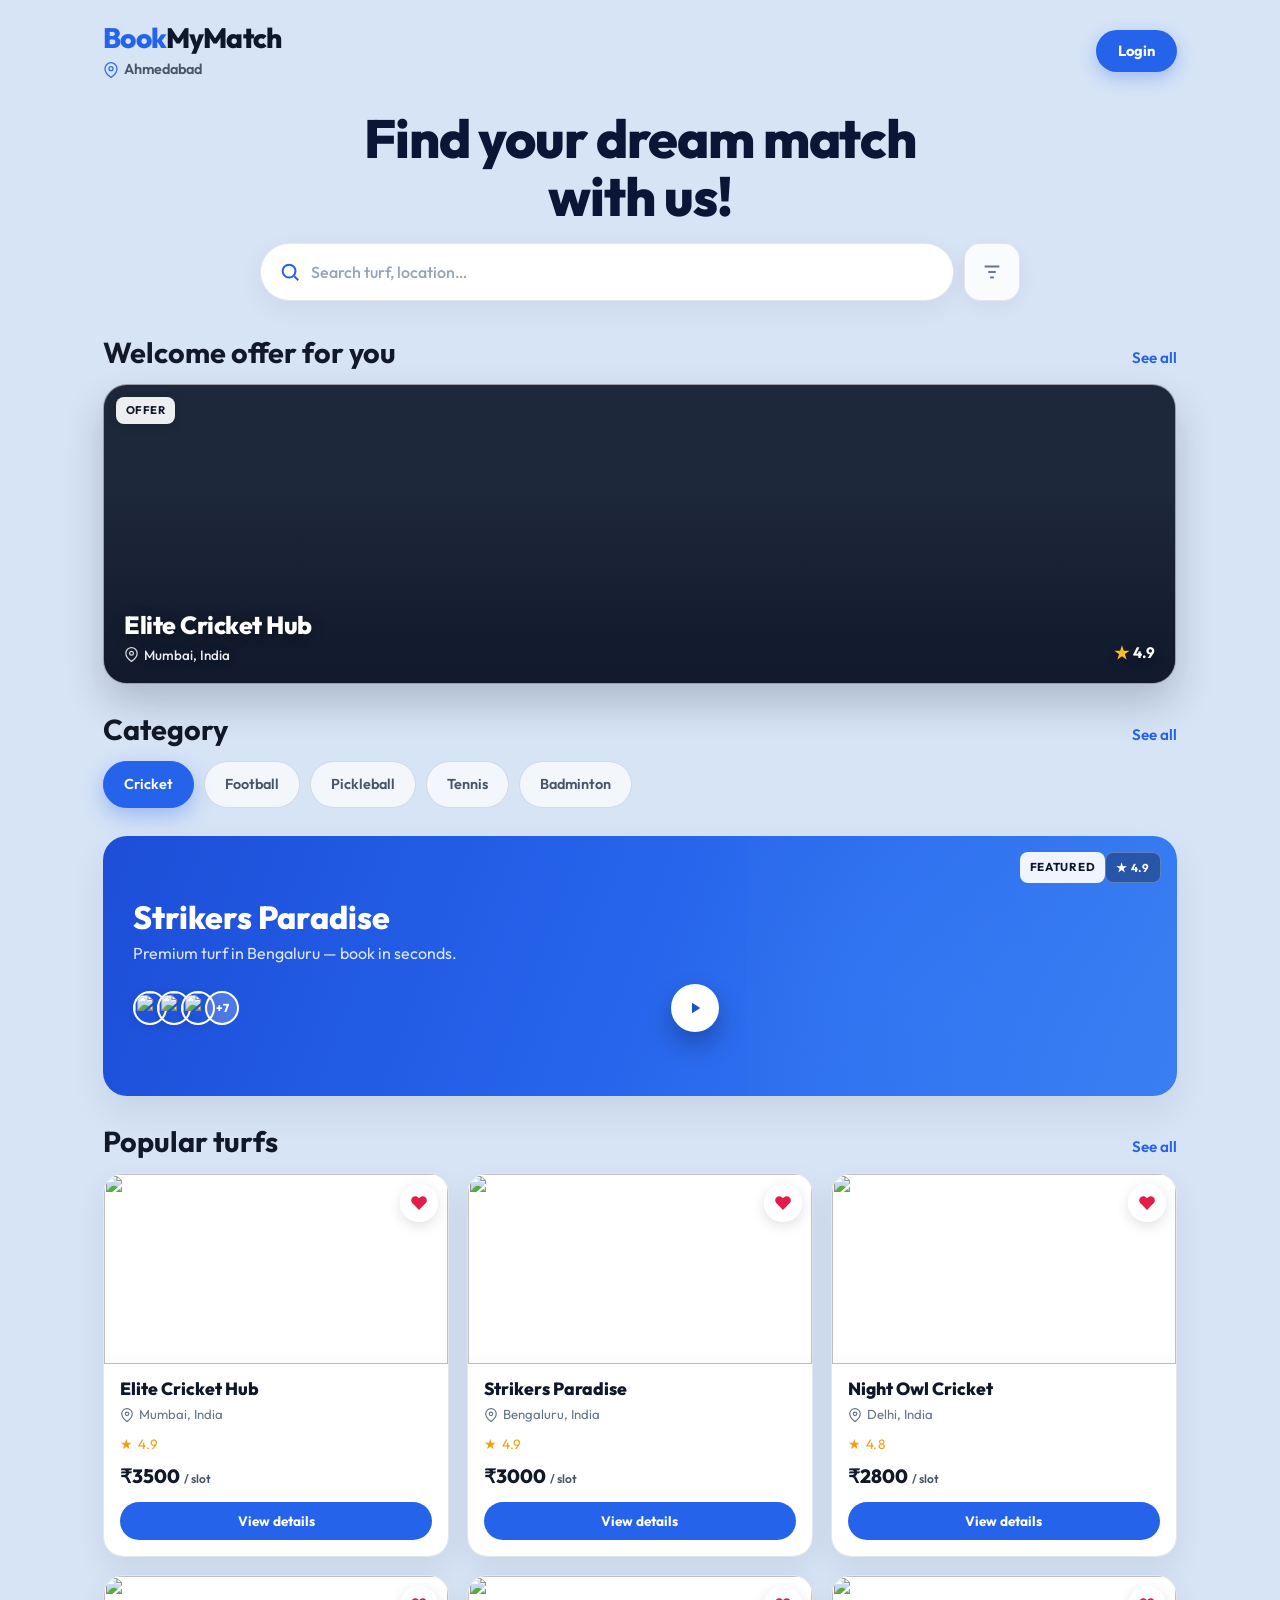
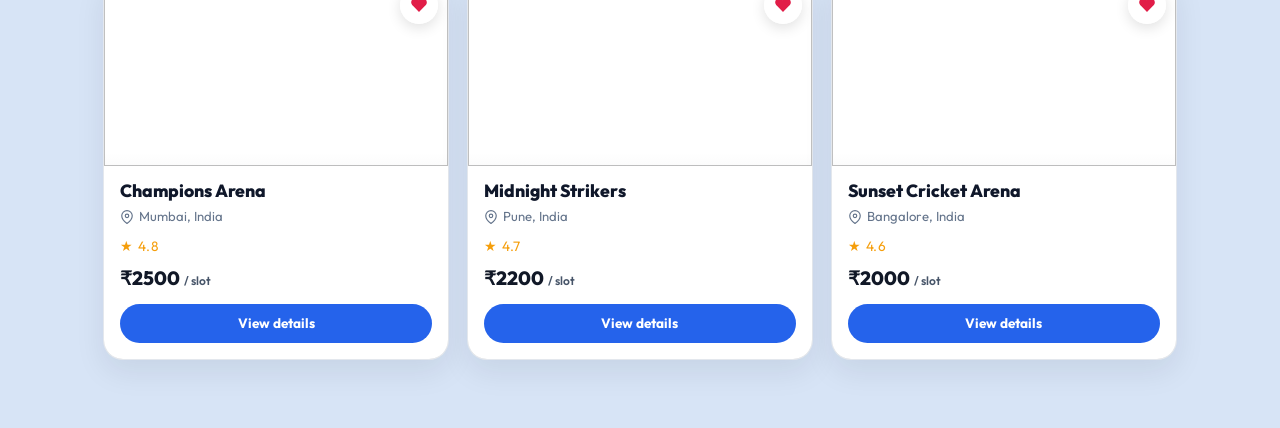
==== index.html @ 5434bf1d "deploye project" ====
<!DOCTYPE html>
<html lang="en">

<head>
  <meta charset="UTF-8" />
  <meta name="viewport" content="width=device-width, initial-scale=1.0" />
  <title>BookMyMatch - Home</title>
  <link rel="preconnect" href="https://fonts.googleapis.com" />
  <link rel="preconnect" href="https://fonts.gstatic.com" crossorigin />
  <link href="https://fonts.googleapis.com/css2?family=Outfit:wght@300;400;500;600;700;800&display=swap"
    rel="stylesheet" />
  <link href="https://cdn.jsdelivr.net/npm/bootstrap@5.3.8/dist/css/bootstrap.min.css" rel="stylesheet"
    integrity="sha384-sRIl4kxILFvY47J16cr9ZwB07vP4J8+LH7qKQnuqkuIAvNWLzeN8tE5YBujZqJLB" crossorigin="anonymous">
  <script src="https://cdn.jsdelivr.net/npm/bootstrap@5.3.8/dist/js/bootstrap.bundle.min.js"
    integrity="sha384-FKyoEForCGlyvwx9Hj09JcYn3nv7wiPVlz7YYwJrWVcXK/BmnVDxM+D2scQbITxI"
    crossorigin="anonymous"></script>
  <link rel="stylesheet" href="./style.css" />
</head>

<body class="page-home">
  <div class="container home-app">
    <header class="home-header">
      <div class="home-header-brand">
        <a href="./index.html" class="home-logo"><span class="home-logo-book">Book</span>MyMatch</a>
        <p class="home-city" aria-label="City: Mumbai">
          <svg class="home-city-pin" width="16" height="16" viewBox="0 0 24 24" fill="none" stroke="currentColor"
            stroke-width="2" aria-hidden="true">
            <path d="M21 10c0 7-9 13-9 13S3 17 3 10a9 9 0 0 1 18 0z" />
            <circle cx="12" cy="10" r="3" />
          </svg>
          <span>Ahmedabad</span>
        </p>
      </div>
      <button type="button" class="home-login-btn">Login</button>
    </header>

    <h1 class="home-headline">Find your dream match with us!</h1>

    <form class="home-search-row" role="search" onsubmit="return false;">
      <div class="home-search">
        <span class="search-glyph" aria-hidden="true">
          <svg viewBox="0 0 24 24" fill="none" stroke="currentColor" stroke-width="2.2">
            <circle cx="11" cy="11" r="7" />
            <path d="M21 21l-4.35-4.35" />
          </svg>
        </span>
        <input type="search" placeholder="Search turf, location…" autocomplete="off" />
      </div>
      <button type="button" class="home-filter" aria-label="Filters">
        <svg viewBox="0 0 24 24" fill="none" stroke="currentColor" stroke-width="2">
          <path d="M4 6h16M8 12h8M10 18h4" />
        </svg>
      </button>
    </form>

    <section class="home-section" aria-labelledby="welcome-heading">
      <div class="home-section-head">
        <h2 id="welcome-heading">Welcome offer for you</h2>
        <a href="#">See all</a>
      </div>
      <div class="welcome-stack" id="welcomeStack">
        <div class="welcome-stack-deck" id="welcomeStackDeck" aria-live="polite"></div>
        <p class="welcome-stack-hint">Swipe the card for the next offer</p>
      </div>
    </section>

    <section class="home-section" aria-labelledby="category-heading">
      <div class="home-section-head">
        <h2 id="category-heading">Category</h2>
        <a href="#">See all</a>
      </div>
      <div class="category-scroll" role="tablist" aria-label="Sports">
        <button type="button" class="cat-pill is-active" role="tab" aria-selected="true">Cricket</button>
        <button type="button" class="cat-pill" role="tab" aria-selected="false">Football</button>
        <button type="button" class="cat-pill" role="tab" aria-selected="false">Pickleball</button>
        <button type="button" class="cat-pill" role="tab" aria-selected="false">Tennis</button>
        <button type="button" class="cat-pill" role="tab" aria-selected="false">Badminton</button>
      </div>
    </section>

    <section class="home-section" aria-labelledby="highlight-heading">
      <div class="highlight-card" id="highlightCard">
        <div class="highlight-visual" id="highlightVisual">
          <div class="hl-scrim" aria-hidden="true"></div>
          <div class="highlight-meta">
            <span class="hl-pill">Featured</span>
            <span class="hl-pill muted" id="highlightRating">★ 4.9</span>
          </div>
        </div>
        <div class="highlight-panel">
          <h3 id="highlightTitle">Cricket</h3>
          <p class="sub" id="highlightSub">Discover turfs, join matches easily.</p>
          <div class="hl-footer">
            <div class="hl-avatars" aria-hidden="true">
              <img src="https://images.unsplash.com/photo-1534528741775-53994a69daeb?auto=format&fit=crop&w=120&q=80" alt="" />
              <img src="https://images.unsplash.com/photo-1506794778202-cad84cf45f1d?auto=format&fit=crop&w=120&q=80" alt="" />
              <img src="https://images.unsplash.com/photo-1494790108377-be9c29b29330?auto=format&fit=crop&w=120&q=80" alt="" />
              <span class="hl-more">+7</span>
            </div>
            <button type="button" class="hl-play" aria-label="Browse turfs">
              <svg width="18" height="18" viewBox="0 0 24 24" fill="currentColor" aria-hidden="true">
                <path d="M8 5v14l11-7z" />
              </svg>
            </button>
          </div>
        </div>
      </div>
    </section>

    <section class="home-section" aria-labelledby="popular-heading">
      <div class="home-section-head">
        <h2 id="popular-heading">Popular turfs</h2>
        <a href="./turf-list.html">See all</a>
      </div>
      <div id="popularPlaces" class="places-scroll"></div>
    </section>

    <nav class="home-bottom-nav" aria-label="Primary">
      <a class="nav-item is-active" href="./index.html" aria-current="page">
        <svg viewBox="0 0 24 24" fill="none" stroke="currentColor" stroke-width="2">
          <path d="M3 9l9-7 9 7v11a2 2 0 0 1-2 2H5a2 2 0 0 1-2-2z" />
          <polyline points="9 22 9 12 15 12 15 22" />
        </svg>
        Home
      </a>
      <a class="nav-item" href="./booking.html">
        <svg viewBox="0 0 24 24" fill="none" stroke="currentColor" stroke-width="2">
          <path d="M20.59 13.41l-7.17 7.17a2 2 0 0 1-2.83 0L2 12V2h10l8.59 8.59a2 2 0 0 1 0 2.82z" />
          <line x1="7" y1="7" x2="7.01" y2="7" />
        </svg>
        Booking
      </a>
      <a class="nav-item" href="./turf-detail.html">
        <svg viewBox="0 0 24 24" fill="none" stroke="currentColor" stroke-width="2">
          <rect x="3" y="3" width="18" height="18" rx="2" />
          <path d="M9 9h6v6H9z" />
        </svg>
        Turfs
      </a>
      <a class="nav-item" href="#">
        <svg viewBox="0 0 24 24" fill="none" stroke="currentColor" stroke-width="2">
          <path d="M4 4h16c1.1 0 2 .9 2 2v12c0 1.1-.9 2-2 2H4c-1.1 0-2-.9-2-2V6c0-1.1.9-2 2-2z" />
          <polyline points="22,6 12,13 2,6" />
        </svg>
        Inbox
      </a>
      <a class="nav-item" href="#">
        <svg viewBox="0 0 24 24" fill="none" stroke="currentColor" stroke-width="2">
          <path d="M20 21v-2a4 4 0 0 0-4-4H8a4 4 0 0 0-4 4v2" />
          <circle cx="12" cy="7" r="4" />
        </svg>
        Profile
      </a>
    </nav>
  </div>

  <script src="./script.js"></script>
</body>

</html>
---- style.css ----
/* ===== style.css ===== */
:root {
  --bg: #070b09;
  --card: #0f1714;
  --card-2: #111c18;
  --text: #f7f8f7;
  --muted: #9fa5a2;
  --green: #38ff37;
  --line: #1a2721;
  --tw-border-spacing-x: 0;
  --tw-border-spacing-y: 0;
  --tw-translate-x: 0;
  --tw-translate-y: 0;
  --tw-rotate: 0;
  --tw-skew-x: 0;
  --tw-skew-y: 0;
  --tw-scale-x: 1;
  --tw-scale-y: 1;
  --tw-pan-x: ;
  --tw-pan-y: ;
  --tw-pinch-zoom: ;
  --tw-scroll-snap-strictness: proximity;
  --tw-gradient-from-position: ;
  --tw-gradient-via-position: ;
  --tw-gradient-to-position: ;
  --tw-ordinal: ;
  --tw-slashed-zero: ;
  --tw-numeric-figure: ;
  --tw-numeric-spacing: ;
  --tw-numeric-fraction: ;
  --tw-ring-inset: ;
  --tw-ring-offset-width: 0px;
  --tw-ring-offset-color: #fff;
  --tw-ring-color: rgb(59 130 246 / 0.5);
  --tw-ring-offset-shadow: 0 0 #0000;
  --tw-ring-shadow: 0 0 #0000;
  --tw-shadow: 0 0 #0000;
  --tw-shadow-colored: 0 0 #0000;
  --tw-blur: ;
  --tw-brightness: ;
  --tw-contrast: ;
  --tw-grayscale: ;
  --tw-hue-rotate: ;
  --tw-invert: ;
  --tw-saturate: ;
  --tw-sepia: ;
  --tw-drop-shadow: ;
  --tw-backdrop-blur: ;
  --tw-backdrop-brightness: ;
  --tw-backdrop-contrast: ;
  --tw-backdrop-grayscale: ;
  --tw-backdrop-hue-rotate: ;
  --tw-backdrop-invert: ;
  --tw-backdrop-opacity: ;
  --tw-backdrop-saturate: ;
  --tw-backdrop-sepia: ;
  --tw-contain-size: ;
  --tw-contain-layout: ;
  --tw-contain-paint: ;
  --tw-contain-style: ;

}


* {
  box-sizing: border-box;
}

body {
  margin: 0;
  font-family: "Outfit", sans-serif;
  background:
    radial-gradient(circle at 10% 20%, rgba(56, 255, 55, 0.06), transparent 25%),
    radial-gradient(circle at 90% 70%, rgba(56, 255, 55, 0.06), transparent 20%),
    var(--bg);
  color: var(--text);
}

.container {
  width: min(1180px, 100%);
  margin: 0 auto;
}

.topbar {
  position: sticky;
  top: 0;
  z-index: 20;
  background: rgb(4 8 6 / 50%);
  backdrop-filter: blur(8px);
  border-bottom: 1px solid rgb(255 255 255 / 0.1);
}

.backdrop-blur-xl {
  --tw-backdrop-blur: blur(24px);
  backdrop-filter: var(--tw-backdrop-blur) var(--tw-backdrop-brightness) var(--tw-backdrop-contrast) var(--tw-backdrop-grayscale) var(--tw-backdrop-hue-rotate) var(--tw-backdrop-invert) var(--tw-backdrop-opacity) var(--tw-backdrop-saturate) var(--tw-backdrop-sepia);
}

.topbar-inner {
  min-height: 64px;
  display: flex;
  align-items: center;
  justify-content: space-between;
}

.logo {
  text-decoration: none;
  color: var(--green);
  font-weight: 700;
  font-size: 1.5rem;
}

.logo span {
  color: #ffffff;
}

.actions {
  display: flex;
  gap: 10px;
}

.chip {
  border: 0;
  border-radius: 999px;
  color: #fff;
  padding: 8px 16px;
  cursor: pointer;
  font-weight: 600;
  font-family: inherit;
}

.chip.dark {
  background: #141a17;
  border: 1px solid #222e27;
}

.chip.green {
  color: #031003;
  background: var(--green);
}

.hero {
  height: clamp(330px, 52vw, 460px);
  position: relative;
  background: url("https://images.unsplash.com/photo-1593341646782-e0b495cff86d?auto=format&fit=crop&w=1400&q=80") center/cover no-repeat;
}

.hero-overlay {
  position: absolute;
  inset: 0;
  background: linear-gradient(180deg, rgba(5, 8, 7, 0.45) 0%, rgba(6, 10, 8, 0.88) 70%, var(--bg) 100%);
}

.hero-content {
  position: relative;
  z-index: 1;
  height: 100%;
  display: flex;
  flex-direction: column;
  justify-content: center;
  align-items: center;
  text-align: center;
  gap: 10px;
}

.hero h1 {
  margin: 0;
  font-size: clamp(2rem, 5vw, 3.5rem);
}

.hero p {
  margin: 0;
  color: #d3d7d5;
  font-size: clamp(0.95rem, 2.1vw, 1.2rem);
}

.search-row {
  margin-top: 8px;
  display: flex;
  align-items: center;
  gap: 6px;
  width: min(700px, 100%);
  background: rgb(255 255 255 / 0.05);
  border: 1px solid rgb(255 255 255 / 0.1);
  border-radius: 999px;
  padding: 7px 8px;
  backdrop-filter: blur(12px);
  -webkit-backdrop-filter: blur(14px);
  box-shadow:
    inset 0 1px 0 rgba(255, 255, 255, 0.08),
    0 14px 24px rgba(0, 0, 0, 0.3);
}

.backdrop-blur-md {
  --tw-backdrop-blur: blur(12px);
}

.search-icon {
  width: 36px;
  min-width: 36px;
  display: grid;
  place-items: center;
  color: rgba(227, 234, 231, 0.72);
  font-size: 1.2rem;
  margin-left: 4px;
}

.search-row input {
  flex: 1;
  border: 0;
  outline: 0;
  border-radius: 999px;
  background: transparent;
  color: #fff;
  padding: 11px 6px 11px 0;
  font-family: inherit;
  font-size: 1.05rem;
}

.search-row input::placeholder {
  color: rgba(214, 223, 218, 0.5);
  font-weight: 500;
}

.search-row button {
  border: 0;
  border-radius: 999px;
  padding: 12px 32px;
  background: var(--green);
  color: #001000;
  font-weight: 700;
  font-size: 1.02rem;
  cursor: pointer;
  box-shadow:
    inset 0 -2px 0 rgba(0, 0, 0, 0.16),
    0 6px 14px rgba(56, 255, 55, 0.22);
}

.page-content {
  padding: 24px 0 50px;
}

.section {
  margin-top: 18px;
}

.section-label {
  text-transform: uppercase;
  color: var(--green);
  letter-spacing: 0.2em;
  font-size: 0.73rem;
  margin-bottom: 8px;
}

.section-title {
  margin: 0 0 18px;
  font-size: clamp(1.45rem, 3vw, 2.25rem);
}

.category-grid {
  display: grid;
  grid-template-columns: repeat(3, minmax(0, 1fr));
  gap: 16px;
}

.category-card {
  background: linear-gradient(180deg, #111a16 0%, #0d1512 100%);
  border: 1px solid var(--line);
  border-radius: 14px;
  min-height: 108px;
  padding: 16px;
  display: flex;
  flex-direction: column;
  justify-content: center;
  gap: 8px;
}

.category-card h3 {
  margin: 0;
}

.category-icon {
  font-size: 1.5rem;
  color: var(--green);
}

.turfs-grid {
  display: grid;
  grid-template-columns: repeat(3, minmax(0, 1fr));
  gap: 18px;
}

.turf-card {
  background: linear-gradient(180deg, #121a17 0%, #0f1513 100%);
  border: 1px solid var(--line);
  border-radius: 14px;
  overflow: hidden;
  transition: transform 0.28s ease, border-color 0.28s ease, box-shadow 0.28s ease;
}

.turf-card:hover {
  transform: translateY(-7px);
  border-color: rgba(56, 255, 55, 0.35);
  box-shadow: 0 14px 24px rgba(0, 0, 0, 0.35), 0 0 0 1px rgba(56, 255, 55, 0.08);
}

.turf-image {
  width: 100%;
  height: 165px;
  object-fit: cover;
  transition: transform 0.35s ease, filter 0.35s ease;
}

.turf-card:hover .turf-image {
  transform: scale(1.05);
  filter: saturate(1.08) contrast(1.03);
}

.turf-content {
  padding: 12px 14px 14px;
}

.turf-row {
  display: flex;
  align-items: center;
  justify-content: space-between;
  gap: 10px;
}

.turf-name {
  margin: 2px 0 4px;
  font-size: 1.15rem;
}

.turf-place {
  margin: 0;
  color: var(--muted);
  font-size: 0.9rem;
}

.price {
  margin: 0;
  color: var(--green);
  font-size: 1.65rem;
  font-weight: 700;
}

.per {
  margin: 0;
  color: #95a199;
  text-align: right;
  font-size: 0.74rem;
}

.rating {
  margin: 8px 0 10px;
  color: #d8fadb;
  font-size: 0.9rem;
}

.details-btn {
  width: 100%;
  border: 1px solid #24312a;
  border-radius: 999px;
  background: transparent;
  color: #f1f7f3;
  padding: 9px 0;
  cursor: pointer;
  font-weight: 600;
  transition: border-color 0.24s ease, background-color 0.24s ease, color 0.24s ease;
}

.details-btn:hover {
  border-color: rgba(56, 255, 55, 0.6);
  background: rgba(56, 255, 55, 0.12);
  color: #ffffff;
}

.cta {
  margin-top: 36px;
  padding: 38px 20px;
  border-radius: 18px;
  border: 1px solid #233029;
  background: linear-gradient(120deg, rgba(14, 21, 17, 0.95), rgba(12, 19, 15, 0.95));
  text-align: center;
}

.cta h2 {
  margin: 0 0 8px;
  font-size: clamp(1.5rem, 4vw, 2.4rem);
}

.cta p {
  margin: 0;
  color: #bdc6c1;
}

.cta button {
  margin-top: 16px;
  border: 0;
  border-radius: 999px;
  background: var(--green);
  color: #001000;
  padding: 12px 30px;
  font-weight: 700;
  cursor: pointer;
}

@media (min-width: 992px) {

  body.page-detail .container {
    width: min(1240px, 92%);
    padding-inline: clamp(22px, 2.6vw, 34px);
  }
}

@media (max-width: 992px) {
  .turfs-grid {
    grid-template-columns: repeat(2, minmax(0, 1fr));
  }
}

@media (max-width: 768px) {
  .topbar-inner {
    min-height: 58px;
  }

  .logo {
    font-size: 1.25rem;
  }

  .chip {
    padding: 6px 12px;
    font-size: 0.82rem;
  }

  .hero {
    height: 360px;
  }

  .search-row {
    flex-direction: row;
    gap: 5px;
    width: 100%;
    padding: 6px 7px;
  }

  .search-icon {
    width: 30px;
    min-width: 30px;
    margin-left: 2px;
    font-size: 1rem;
  }

  .search-row input {
    font-size: 0.95rem;
  }

  .search-row button {
    padding: 11px 18px;
    font-size: 0.95rem;
  }

  .category-grid,
  .turfs-grid {
    grid-template-columns: 1fr;
  }

  .turf-image {
    height: 185px;
  }
}

/* ===== home.css ===== */
/* Home page only — loaded after style.css */
body.page-home {
  margin: 0;
  font-family: "Outfit", sans-serif;
  background: linear-gradient(165deg, #dcecf8 0%, #eef6fb 42%, #f4f8fc 100%);
  color: #1c2735;
  min-height: 100dvh;
  padding-bottom: calc(88px + env(safe-area-inset-bottom, 0px));
}

body.page-home .container {
  /* width: min(440px, 100%); */
  margin: 0 auto;
  padding-inline: clamp(16px, 4vw, 22px);
}

.home-app {
  padding-top: calc(12px + env(safe-area-inset-top, 0px));
}

/* —— Header —— */
.home-header {
  display: flex;
  align-items: center;
  justify-content: space-between;
  gap: 16px;
  margin-bottom: 20px;
}

.home-header-brand {
  min-width: 0;
}

.home-logo {
  display: inline-block;
  text-decoration: none;
  font-size: 1.35rem;
  font-weight: 800;
  letter-spacing: -0.03em;
  color: #0f172a;
  line-height: 1.15;
}

.home-logo-book {
  color: #2563eb;
}

.home-city {
  margin: 5px 0 0;
  display: flex;
  align-items: center;
  gap: 5px;
  font-size: 0.86rem;
  font-weight: 600;
  color: #475569;
}

.home-city-pin {
  flex-shrink: 0;
  color: #2563eb;
  opacity: 0.9;
}

.home-login-btn {
  flex-shrink: 0;
  border: 0;
  border-radius: 999px;
  padding: 10px 22px;
  font-family: inherit;
  font-weight: 700;
  font-size: 0.92rem;
  cursor: pointer;
  background: #2563eb;
  color: #fff;
  box-shadow: 0 6px 18px rgba(37, 99, 235, 0.32);
  transition: background 0.2s ease, transform 0.15s ease, box-shadow 0.2s ease;
}

.home-login-btn:hover {
  background: #1d4ed8;
  box-shadow: 0 8px 22px rgba(37, 99, 235, 0.38);
}

.home-login-btn:active {
  transform: scale(0.98);
}

/* —— Headline —— */
.home-headline {
  margin: 0 0 16px;
  font-size: clamp(1.55rem, 5.2vw, 1.85rem);
  font-weight: 800;
  line-height: 1.2;
  color: #0f172a;
  letter-spacing: -0.02em;
}

/* —— Search —— */
.home-search-row {
  display: flex;
  align-items: stretch;
  gap: 10px;
  margin-bottom: 26px;
}

.home-search {
  flex: 1;
  display: flex;
  align-items: center;
  gap: 10px;
  min-width: 0;
  padding: 4px 4px 4px 16px;
  background: #fff;
  border-radius: 999px;
  border: 1px solid rgba(148, 163, 184, 0.25);
  box-shadow: 0 8px 28px rgba(15, 23, 42, 0.06);
}

.home-search .search-glyph {
  flex-shrink: 0;
  color: #2563eb;
  display: grid;
  place-items: center;
}

.home-search .search-glyph svg {
  width: 22px;
  height: 22px;
}

.home-search input {
  flex: 1;
  min-width: 0;
  border: 0;
  outline: 0;
  background: transparent;
  font-family: inherit;
  font-size: 1rem;
  font-weight: 500;
  color: #0f172a;
  padding: 12px 14px 12px 0;
}

.home-search input::placeholder {
  color: #94a3b8;
}

.home-filter {
  width: 52px;
  border-radius: 18px;
  border: 1px solid rgba(148, 163, 184, 0.25);
  background: rgba(255, 255, 255, 0.85);
  backdrop-filter: blur(8px);
  cursor: pointer;
  display: grid;
  place-items: center;
  color: #64748b;
  box-shadow: 0 6px 20px rgba(15, 23, 42, 0.05);
  transition: background 0.2s ease;
}

.home-filter:hover {
  background: #fff;
}

.home-filter svg {
  width: 22px;
  height: 22px;
}

/* —— Section chrome —— */
.home-section {
  margin-bottom: 26px;
}

.home-section-head {
  display: flex;
  align-items: baseline;
  justify-content: space-between;
  gap: 12px;
  margin-bottom: 14px;
}

.home-section-head h2 {
  margin: 0;
  font-size: 1.05rem;
  font-weight: 700;
  color: #0f172a;
}

.home-section-head a {
  font-size: 0.88rem;
  font-weight: 600;
  color: #e11d48;
  text-decoration: none;
  white-space: nowrap;
}

.home-section-head a:hover {
  text-decoration: underline;
}

/* —— Welcome stacked carousel —— */
.welcome-stack {
  position: relative;
  overflow: visible;
  padding-bottom: 28px;
}

.welcome-stack-deck {
  position: relative;
  height: 228px;
  margin-bottom: 8px;
  perspective: 1100px;
  perspective-origin: 50% 35%;
  overflow: visible;
}

.welcome-stack-deck:focus-visible {
  outline: 2px solid #2563eb;
  outline-offset: 6px;
  border-radius: 24px;
}

.welcome-stack-hint {
  margin: 0;
  text-align: center;
  font-size: 0.78rem;
  font-weight: 500;
  color: #64748b;
}

.stack-card {
  position: absolute;
  inset: 0;
  border-radius: 22px;
  overflow: hidden;
  border: 1px solid rgba(255, 255, 255, 0.55);
  background: #1e293b;
  transform-origin: 50% 100%;
  will-change: transform, opacity, filter;
  transition:
    transform 0.5s cubic-bezier(0.22, 1, 0.36, 1),
    opacity 0.45s ease,
    filter 0.45s ease,
    box-shadow 0.45s ease;
  user-select: none;
  -webkit-user-select: none;
}

.stack-card[data-slot="0"] {
  transform: translateY(30px) scale(0.86);
  z-index: 1;
  opacity: 0.72;
  filter: saturate(0.92) brightness(1.06) blur(0.9px);
  box-shadow: 0 10px 24px rgba(15, 23, 42, 0.1);
  pointer-events: none;
}

.stack-card[data-slot="1"] {
  transform: translateY(20px) scale(0.91);
  z-index: 2;
  opacity: 0.82;
  filter: saturate(0.95) brightness(1.04) blur(0.45px);
  box-shadow: 0 14px 28px rgba(15, 23, 42, 0.11);
  pointer-events: none;
}

.stack-card[data-slot="2"] {
  transform: translateY(10px) scale(0.96);
  z-index: 3;
  opacity: 0.93;
  filter: saturate(0.98) brightness(1.02);
  box-shadow: 0 18px 34px rgba(15, 23, 42, 0.12);
  pointer-events: none;
}

.stack-card[data-slot="3"] {
  transform: translateX(0) translateY(0) scale(1);
  z-index: 4;
  opacity: 1;
  filter: none;
  box-shadow: 0 22px 44px rgba(15, 23, 42, 0.16);
  cursor: grab;
  touch-action: none;
}

.stack-card[data-slot="3"]:active {
  cursor: grabbing;
}

.stack-card[data-slot="3"].is-dragging {
  transition: none;
  transform: translateX(var(--drag-x, 0px)) translateY(0) scale(1);
}

.stack-card.is-dragging {
  transition: none;
}

.stack-card.is-exiting {
  transition: transform 0.42s cubic-bezier(0.22, 1, 0.36, 1);
  pointer-events: none;
  z-index: 6;
}

.stack-card.is-exiting.is-exit-right {
  transform: translateX(118%) rotate(7deg) scale(0.98) !important;
  opacity: 0.98;
}

.stack-card.is-exiting.is-exit-left {
  transform: translateX(-118%) rotate(-7deg) scale(0.98) !important;
  opacity: 0.98;
}

.stack-card-bg {
  position: absolute;
  inset: 0;
  background-size: cover;
  background-position: center;
  transition: transform 0.6s ease;
}

.stack-card[data-slot="3"]:hover .stack-card-bg {
  transform: scale(1.03);
}

.stack-scrim {
  position: absolute;
  inset: 0;
  background: linear-gradient(180deg, rgba(15, 23, 42, 0.08) 35%, rgba(15, 23, 42, 0.88) 100%);
  pointer-events: none;
}

.stack-tag {
  position: absolute;
  top: 12px;
  left: 12px;
  z-index: 2;
  font-size: 0.7rem;
  font-weight: 700;
  letter-spacing: 0.04em;
  text-transform: uppercase;
  padding: 5px 10px;
  border-radius: 8px;
  background: rgba(255, 255, 255, 0.92);
  color: #0f172a;
  box-shadow: 0 2px 10px rgba(0, 0, 0, 0.12);
}

.stack-card[data-slot="3"] .stack-tag {
  opacity: 1;
}

.stack-card:not([data-slot="3"]) .stack-tag {
  opacity: 0;
}

.stack-footer {
  position: absolute;
  left: 0;
  right: 0;
  bottom: 0;
  z-index: 2;
  display: flex;
  align-items: flex-end;
  justify-content: space-between;
  gap: 12px;
  padding: 16px 16px 17px;
  pointer-events: none;
}

.stack-meta {
  min-width: 0;
}

.stack-title {
  margin: 0 0 5px;
  font-size: 1.28rem;
  font-weight: 800;
  color: #fff;
  line-height: 1.15;
  letter-spacing: -0.02em;
  text-shadow: 0 2px 14px rgba(0, 0, 0, 0.45);
}

.stack-loc {
  margin: 0;
  display: flex;
  align-items: center;
  gap: 5px;
  font-size: 0.84rem;
  font-weight: 500;
  color: rgba(255, 255, 255, 0.92);
  text-shadow: 0 1px 8px rgba(0, 0, 0, 0.35);
}

.stack-loc svg {
  flex-shrink: 0;
  opacity: 0.9;
}

.stack-rating {
  flex-shrink: 0;
  display: flex;
  align-items: center;
  gap: 4px;
  font-size: 0.95rem;
  font-weight: 700;
  color: #fff;
  text-shadow: 0 2px 10px rgba(0, 0, 0, 0.4);
}

.stack-rating .star {
  color: #fbbf24;
  font-size: 1.05rem;
  line-height: 1;
}

/* —— Category pills —— */
.category-scroll {
  display: flex;
  gap: 10px;
  overflow-x: auto;
  padding-bottom: 6px;
  margin: 0 -4px;
  padding-inline: 4px;
  scroll-snap-type: x proximity;
  -webkit-overflow-scrolling: touch;
  scrollbar-width: none;
}

.category-scroll::-webkit-scrollbar {
  display: none;
}

.cat-pill {
  flex: 0 0 auto;
  scroll-snap-align: start;
  border: 1px solid rgba(148, 163, 184, 0.35);
  background: rgba(255, 255, 255, 0.7);
  color: #475569;
  font-family: inherit;
  font-size: 0.9rem;
  font-weight: 600;
  padding: 11px 20px;
  border-radius: 999px;
  cursor: pointer;
  transition: background 0.2s ease, color 0.2s ease, border-color 0.2s ease, box-shadow 0.2s ease;
}

.cat-pill:hover {
  background: #fff;
  border-color: #cbd5e1;
}

.cat-pill.is-active {
  background: #2563eb;
  border-color: #2563eb;
  color: #fff;
  box-shadow: 0 8px 22px rgba(37, 99, 235, 0.35);
}

/* —— Highlight card (sports ref) —— */
.highlight-card {
  display: grid;
  grid-template-columns: 1fr;
  border-radius: 22px;
  overflow: hidden;
  border: 1px solid rgba(148, 163, 184, 0.2);
  background: #fff;
  box-shadow: 0 16px 36px rgba(15, 23, 42, 0.08);
}

.highlight-visual {
  position: relative;
  min-height: 160px;
  background-size: cover;
  background-position: center;
}

.highlight-visual .hl-scrim {
  position: absolute;
  inset: 0;
  background: linear-gradient(180deg, rgba(15, 23, 42, 0.1) 50%, rgba(15, 23, 42, 0.55) 100%);
}

.highlight-meta {
  position: absolute;
  top: 12px;
  left: 12px;
  right: 12px;
  display: flex;
  justify-content: space-between;
  z-index: 1;
}

.hl-pill {
  font-size: 0.72rem;
  font-weight: 700;
  text-transform: uppercase;
  letter-spacing: 0.06em;
  padding: 6px 10px;
  border-radius: 8px;
  background: rgba(255, 255, 255, 0.95);
  color: #0f172a;
}

.hl-pill.muted {
  background: rgba(15, 23, 42, 0.55);
  color: #fff;
  backdrop-filter: blur(4px);
}

.highlight-panel {
  padding: 16px 18px 18px;
}

.highlight-panel h3 {
  margin: 0 0 4px;
  font-size: 1.2rem;
  font-weight: 800;
  color: #0f172a;
}

.highlight-panel p.sub {
  margin: 0 0 14px;
  font-size: 0.88rem;
  color: #64748b;
  line-height: 1.45;
}

.hl-footer {
  display: flex;
  align-items: center;
  justify-content: space-between;
  gap: 12px;
}

.hl-avatars {
  display: flex;
  align-items: center;
}

.hl-avatars img {
  width: 34px;
  height: 34px;
  border-radius: 50%;
  object-fit: cover;
  border: 2px solid #fff;
  margin-left: -10px;
  box-shadow: 0 2px 8px rgba(15, 23, 42, 0.12);
}

.hl-avatars img:first-child {
  margin-left: 0;
}

.hl-more {
  width: 34px;
  height: 34px;
  border-radius: 50%;
  margin-left: -10px;
  background: #f1f5f9;
  border: 2px solid #fff;
  display: grid;
  place-items: center;
  font-size: 0.72rem;
  font-weight: 800;
  color: #475569;
}

.hl-play {
  width: 48px;
  height: 48px;
  border-radius: 50%;
  border: 0;
  background: #0f172a;
  color: #fff;
  display: grid;
  place-items: center;
  cursor: pointer;
  flex-shrink: 0;
  box-shadow: 0 8px 20px rgba(15, 23, 42, 0.25);
  transition: transform 0.15s ease, background 0.2s ease;
}

.hl-play:hover {
  transform: scale(1.05);
  background: #1e293b;
}

/* —— Horizontal place cards —— */
.places-scroll {
  display: flex;
  gap: 14px;
  overflow-x: auto;
  padding-bottom: 8px;
  margin: 0 -4px;
  padding-inline: 4px;
  scroll-snap-type: x mandatory;
  -webkit-overflow-scrolling: touch;
  scrollbar-width: none;
}

.places-scroll::-webkit-scrollbar {
  display: none;
}

.place-card {
  flex: 0 0 min(260px, 78vw);
  scroll-snap-align: start;
  border-radius: 20px;
  overflow: hidden;
  position: relative;
  min-height: 280px;
  border: 1px solid rgba(255, 255, 255, 0.6);
  box-shadow: 0 14px 32px rgba(15, 23, 42, 0.1);
  transition: transform 0.25s ease, box-shadow 0.25s ease;
}

.place-card:hover {
  transform: translateY(-4px);
  box-shadow: 0 20px 40px rgba(15, 23, 42, 0.14);
}

.place-card .place-img {
  position: absolute;
  inset: 0;
  width: 100%;
  height: 100%;
  object-fit: cover;
}

.place-card .place-scrim {
  position: absolute;
  inset: 0;
  background: linear-gradient(180deg, rgba(15, 23, 42, 0.15) 30%, rgba(15, 23, 42, 0.88) 100%);
  pointer-events: none;
}

.place-fav {
  position: absolute;
  top: 12px;
  right: 12px;
  z-index: 2;
  width: 38px;
  height: 38px;
  border-radius: 50%;
  border: 0;
  background: rgba(255, 255, 255, 0.95);
  display: grid;
  place-items: center;
  cursor: pointer;
  color: #e11d48;
  box-shadow: 0 4px 14px rgba(0, 0, 0, 0.12);
}

.place-fav:hover {
  transform: scale(1.06);
}

.place-body {
  position: absolute;
  left: 0;
  right: 0;
  bottom: 0;
  padding: 14px 16px 16px;
  z-index: 2;
}

.place-body h3 {
  margin: 0 0 6px;
  font-size: 1.1rem;
  font-weight: 800;
  color: #fff;
}

.place-body .place-loc {
  margin: 0 0 10px;
  display: flex;
  align-items: center;
  gap: 5px;
  font-size: 0.82rem;
  color: rgba(255, 255, 255, 0.88);
}

.place-body .place-stars {
  margin: 0;
  font-size: 0.85rem;
  color: #fbbf24;
  letter-spacing: 0.06em;
}

.place-body .place-price {
  margin: 8px 0 0;
  font-size: 1.05rem;
  font-weight: 800;
  color: #fff;
}

.place-body .place-price span {
  font-size: 0.75rem;
  font-weight: 600;
  opacity: 0.85;
}

.place-cta {
  margin-top: 10px;
  width: 100%;
  border: 1px solid rgba(255, 255, 255, 0.45);
  border-radius: 999px;
  background: rgba(255, 255, 255, 0.2);
  color: #fff;
  font-family: inherit;
  font-size: 0.82rem;
  font-weight: 700;
  padding: 8px 0;
  cursor: pointer;
  backdrop-filter: blur(6px);
  transition: background 0.2s ease;
}

.place-cta:hover {
  background: rgba(255, 255, 255, 0.35);
}

/* —— Bottom nav —— */
.home-bottom-nav {
  position: fixed;
  left: 50%;
  bottom: calc(12px + env(safe-area-inset-bottom, 0px));
  transform: translateX(-50%);
  width: min(400px, calc(100% - 28px));
  display: flex;
  align-items: center;
  justify-content: space-around;
  gap: 4px;
  padding: 10px 8px;
  border-radius: 999px;
  background: rgba(255, 255, 255, 0.72);
  border: 1px solid rgba(255, 255, 255, 0.95);
  backdrop-filter: blur(16px);
  -webkit-backdrop-filter: blur(16px);
  box-shadow: 0 12px 40px rgba(15, 23, 42, 0.12), 0 2px 0 rgba(255, 255, 255, 0.8) inset;
  z-index: 50;
}

.nav-item {
  flex: 1;
  display: flex;
  flex-direction: column;
  align-items: center;
  gap: 3px;
  padding: 6px 4px;
  border-radius: 999px;
  text-decoration: none;
  color: #64748b;
  font-size: 0.65rem;
  font-weight: 600;
  transition: color 0.2s ease, background 0.2s ease;
}

.nav-item svg {
  width: 22px;
  height: 22px;
}

.nav-item.is-active {
  color: #2563eb;
  background: rgba(37, 99, 235, 0.12);
}

.nav-item:not(.is-active):hover {
  color: #334155;
}

@media (min-width: 992px) {
  body.page-home {
    padding-bottom: 40px;
    background: #d7e4f6;
  }

  body.page-home .container {
    width: min(1240px, 92%);
    padding-inline: clamp(22px, 2.6vw, 34px);
  }

  .home-app {
    padding-top: 22px;
  }

  .home-header {
    margin-bottom: 28px;
  }

  .home-logo {
    font-size: 1.75rem;
  }

  .home-city {
    font-size: 0.9rem;
  }

  .home-headline {
    max-width: 640px;
    margin: 0 auto 18px;
    text-align: center;
    font-size: clamp(2.15rem, 4.2vw, 3.55rem);
    line-height: 1.08;
    color: #0b1636;
  }

  .home-search-row {
    max-width: 760px;
    margin: 0 auto 34px;
  }

  .home-search {
    border-radius: 999px;
    padding-left: 18px;
  }

  .home-filter {
    width: 56px;
    border-radius: 16px;
  }

  .home-section {
    margin-bottom: 28px;
  }

  .home-section-head h2 {
    font-size: 1.8rem;
    color: #111827;
  }

  .home-section-head a {
    color: #2563eb;
    font-size: 0.95rem;
  }

  .welcome-stack {
    padding-bottom: 0;
  }

  .welcome-stack-hint {
    display: none;
  }

  .welcome-stack-deck {
    height: 300px;
  }

  .stack-card[data-slot="0"],
  .stack-card[data-slot="1"],
  .stack-card[data-slot="2"] {
    opacity: 0;
    pointer-events: none;
    transform: translateY(0) scale(0.98);
  }

  .stack-card[data-slot="3"] {
    border-radius: 24px;
    box-shadow: 0 20px 40px rgba(15, 23, 42, 0.2);
  }

  .stack-footer {
    padding: 18px 20px;
  }

  .stack-title {
    font-size: 1.55rem;
  }

  .category-scroll {
    overflow: visible;
    margin: 0;
    padding: 0;
    flex-wrap: nowrap;
  }

  .cat-pill {
    padding: 12px 20px;
    font-size: 0.9rem;
  }

  .highlight-card {
    border-radius: 24px;
    grid-template-columns: 1.2fr 0.8fr;
    border: 0;
    background: linear-gradient(110deg, #1d4ed8 0%, #2563eb 45%, #3b82f6 100%);
    overflow: hidden;
  }

  .highlight-visual {
    min-height: 260px;
    order: 2;
  }

  .highlight-visual .hl-scrim {
    background: radial-gradient(circle at 35% 60%, rgba(59, 130, 246, 0.25), rgba(30, 64, 175, 0.05));
  }

  .highlight-panel {
    display: flex;
    flex-direction: column;
    justify-content: center;
    padding: 28px 28px 28px 30px;
  }

  .highlight-panel h3 {
    color: #fff;
    font-size: 2rem;
    line-height: 1.05;
    margin-bottom: 8px;
  }

  .highlight-panel p.sub {
    color: rgba(255, 255, 255, 0.85);
    font-size: 1rem;
    margin-bottom: 18px;
    max-width: 90%;
  }

  .hl-more {
    background: rgba(255, 255, 255, 0.2);
    color: #fff;
  }

  .hl-play {
    background: #fff;
    color: #1d4ed8;
    box-shadow: 0 12px 24px rgba(4, 14, 40, 0.3);
  }

  .hl-play:hover {
    background: #eaf1ff;
  }

  .highlight-meta {
    top: 16px;
    left: auto;
    right: 16px;
    justify-content: flex-end;
  }

  .hl-pill {
    background: rgba(255, 255, 255, 0.92);
  }

  .hl-pill.muted {
    background: rgba(15, 23, 42, 0.36);
    border: 1px solid rgba(255, 255, 255, 0.25);
  }

  .places-scroll {
    display: grid;
    grid-template-columns: repeat(3, minmax(0, 1fr));
    overflow: visible;
    margin: 0;
    padding: 0;
    gap: 18px;
  }

  .place-card {
    min-height: 0;
    border-radius: 20px;
    border: 1px solid rgba(148, 163, 184, 0.26);
    background: #fff;
    box-shadow: 0 12px 30px rgba(15, 23, 42, 0.08);
  }

  .place-card .place-img {
    position: relative;
    height: 190px;
  }

  .place-card .place-scrim {
    background: linear-gradient(180deg, rgba(15, 23, 42, 0) 46%, rgba(15, 23, 42, 0.24) 100%);
  }

  .place-body {
    position: relative;
    background: #fff;
    padding: 14px 16px 16px;
  }

  .place-body h3 {
    color: #0f172a;
    font-size: 1.1rem;
  }

  .place-body .place-loc {
    color: #64748b;
    margin-bottom: 9px;
  }

  .place-body .place-stars {
    color: #f59e0b;
  }

  .place-body .place-price {
    color: #111827;
    font-size: 1.2rem;
  }

  .place-body .place-price span {
    color: #475569;
    opacity: 1;
  }

  .place-fav {
    top: 10px;
    right: 10px;
  }

  .place-cta {
    margin-top: 11px;
    border: 0;
    background: #2563eb;
    color: #fff;
    font-size: 0.85rem;
    padding: 9px 0;
  }

  .place-cta:hover {
    background: #1d4ed8;
  }

  .home-bottom-nav {
    display: none;
  }
}

@media (min-width: 1400px) {
  .welcome-stack-deck {
    height: 330px;
  }

  .place-card .place-img {
    height: 210px;
  }
}

/* —— Turf detail shell (matches home page) —— */
body.page-detail {
  margin: 0;
  font-family: "Outfit", sans-serif;
  background: linear-gradient(165deg, #dcecf8 0%, #eef6fb 42%, #f4f8fc 100%);
  color: #1c2735;
  min-height: 100dvh;
  padding-bottom: calc(88px + env(safe-area-inset-bottom, 0px));
}

body.page-detail .container {
  /* width: min(440px, 100%); */
  margin: 0 auto;
  padding-inline: clamp(16px, 4vw, 22px);
}

.detail-app {
  padding-top: calc(12px + env(safe-area-inset-top, 0px));
}

/* ===== turf-detail.css ===== */
/* Turf detail — light UI aligned with home.css */

.detail-top-nav {
  margin-bottom: 14px;
}

.detail-back {
  display: inline-flex;
  align-items: center;
  gap: 6px;
  font-size: 0.88rem;
  font-weight: 600;
  color: #2563eb;
  text-decoration: none;
}

.detail-back:hover {
  text-decoration: underline;
}

.detail-back svg {
  width: 18px;
  height: 18px;
}

.detail-page {
  padding-top: 0;
  padding-bottom: 28px;
}

.gallery-section {
  margin-bottom: 22px;
}

.main-preview {
  width: 100%;
  height: clamp(200px, 52vw, 280px);
  object-fit: cover;
  border-radius: 22px;
  border: 1px solid rgba(148, 163, 184, 0.25);
  display: block;
  background: #e2e8f0;
  box-shadow: 0 12px 32px rgba(15, 23, 42, 0.08);
}

.thumb-row {
  margin-top: 12px;
  display: flex;
  gap: 10px;
  overflow-x: auto;
  padding-bottom: 4px;
  scrollbar-width: none;
}

.thumb-row::-webkit-scrollbar {
  display: none;
}

.thumb {
  flex: 0 0 auto;
  border: 1px solid rgba(148, 163, 184, 0.35);
  background: #fff;
  padding: 0;
  border-radius: 14px;
  cursor: pointer;
  overflow: hidden;
  transition: border-color 0.2s ease, transform 0.2s ease, box-shadow 0.2s ease;
  box-shadow: 0 2px 10px rgba(15, 23, 42, 0.05);
}

.thumb img {
  width: 112px;
  height: 72px;
  object-fit: cover;
  display: block;
}

.thumb.is-active,
.thumb:hover {
  border-color: #2563eb;
  box-shadow: 0 4px 16px rgba(37, 99, 235, 0.2);
  transform: translateY(-1px);
}

.detail-grid {
  display: flex;
  flex-direction: column;
  gap: 20px;
  align-items: stretch;
}

.turf-info h1 {
  margin: 8px 0 10px;
  font-size: clamp(1.45rem, 5vw, 1.75rem);
  font-weight: 800;
  line-height: 1.15;
  color: #0f172a;
  letter-spacing: -0.02em;
}

.badge {
  display: inline-block;
  text-transform: uppercase;
  letter-spacing: 0.08em;
  background: rgba(37, 99, 235, 0.1);
  border: 1px solid rgba(37, 99, 235, 0.25);
  border-radius: 999px;
  color: #2563eb;
  font-size: 0.7rem;
  font-weight: 700;
  padding: 6px 12px;
}

.meta {
  margin: 0;
  color: #64748b;
  font-size: 0.92rem;
  font-weight: 500;
  line-height: 1.45;
}

.meta .star {
  color: #fbbf24;
  margin-left: 6px;
  font-size: 1rem;
}

.description {
  margin-top: 12px;
  font-size: 0.95rem;
  line-height: 1.55;
  color: #475569;
  max-width: none;
}

.turf-info h3 {
  margin: 22px 0 10px;
  font-size: 1.05rem;
  font-weight: 700;
  color: #0f172a;
}

.amenity-list {
  display: flex;
  flex-wrap: wrap;
  gap: 8px;
}

.amenity-list span {
  border-radius: 999px;
  border: 1px solid rgba(148, 163, 184, 0.35);
  background: rgba(255, 255, 255, 0.85);
  padding: 8px 14px;
  color: #334155;
  font-size: 0.86rem;
  font-weight: 600;
}

.reviews-carousel {
  position: relative;
  margin-top: 6px;
}

.reviews-viewport {
  padding: 6px;
  overflow: hidden;
  border-radius: 22px;
  background: linear-gradient(165deg, rgba(255, 255, 255, 0.92), rgba(241, 245, 249, 0.88));
  border: 1px solid rgba(148, 163, 184, 0.2);
  box-shadow: inset 0 1px 0 rgba(255, 255, 255, 0.85), 0 10px 28px rgba(15, 23, 42, 0.08);
}

.reviews-track {
  display: flex;
  transition: transform 0.4s cubic-bezier(0.22, 1, 0.36, 1);
  will-change: transform;
}

.review-card {
  min-width: 100%;
  display: flex;
  gap: 12px;
  align-items: flex-start;
  border: 1px solid rgba(148, 163, 184, 0.18);
  background: #fff;
  border-radius: 16px;
  padding: 16px;
  box-shadow: 0 8px 24px rgba(15, 23, 42, 0.08);
  position: relative;
}

.review-card::after {
  content: "";
  position: absolute;
  right: 14px;
  bottom: 12px;
  width: 44px;
  height: 44px;
  border-radius: 50%;
  background: radial-gradient(circle at center, rgba(37, 99, 235, 0.14), rgba(37, 99, 235, 0));
  pointer-events: none;
}

.review-nav {
  position: absolute;
  top: calc(50% - 16px);
  transform: translateY(-50%);
  width: 38px;
  height: 38px;
  border-radius: 50%;
  border: 1px solid rgba(148, 163, 184, 0.36);
  background: rgba(255, 255, 255, 0.95);
  color: #1e293b;
  display: grid;
  place-items: center;
  cursor: pointer;
  z-index: 2;
  box-shadow: 0 10px 22px rgba(15, 23, 42, 0.15);
  transition: transform 0.2s ease, background 0.2s ease, color 0.2s ease;
}

.review-nav:hover {
  background: #fff;
  color: #2563eb;
  transform: translateY(-50%) scale(1.05);
}

.review-nav svg {
  width: 18px;
  height: 18px;
}

.review-nav-prev {
  left: -12px;
}

.review-nav-next {
  right: -12px;
}

.review-dots {
  margin-top: 12px;
  display: flex;
  justify-content: center;
  gap: 8px;
}

.review-dot {
  width: 8px;
  height: 8px;
  border-radius: 50%;
  border: 0;
  background: #cbd5e1;
  cursor: pointer;
  padding: 0;
  transition: width 0.2s ease, background-color 0.2s ease, transform 0.2s ease;
}

.review-dot:hover {
  transform: scale(1.08);
  background: #94a3b8;
}

.review-dot.is-active {
  width: 22px;
  border-radius: 999px;
  background: #2563eb;
}

.review-avatar {
  width: 50px;
  height: 50px;
  border-radius: 50%;
  object-fit: cover;
  border: 2px solid #dbeafe;
  box-shadow: 0 3px 10px rgba(37, 99, 235, 0.2);
  flex-shrink: 0;
}

.review-content {
  flex: 1;
  min-width: 0;
}

.review-head {
  display: flex;
  align-items: center;
  justify-content: space-between;
  gap: 10px;
  margin-bottom: 4px;
}

.review-head h4 {
  margin: 0;
  font-size: 1.03rem;
  font-weight: 700;
  color: #0f172a;
}

.review-stars {
  margin: 0;
  color: #fbbf24;
  letter-spacing: 0.05em;
  font-size: 0.93rem;
  font-weight: 700;
}

.review-stars span {
  color: #cbd5e1;
}

.review-text {
  margin: 0;
  color: #475569;
  font-size: 0.92rem;
  line-height: 1.55;
}

.booking-card {
  background: #fff;
  border: 1px solid rgba(148, 163, 184, 0.22);
  border-radius: 22px;
  padding: 18px 16px 16px;
  box-shadow: 0 14px 36px rgba(15, 23, 42, 0.08);
  position: static;
}

.price-line {
  margin: 0 0 14px;
  color: #64748b;
  font-size: 1rem;
  font-weight: 500;
}

.price-line span {
  color: #2563eb;
  font-size: 1.85rem;
  font-weight: 800;
  letter-spacing: -0.02em;
}

.slot-title {
  margin: 0 0 10px;
  font-size: 0.95rem;
  font-weight: 700;
  color: #0f172a;
}

.slot-grid {
  display: grid;
  grid-template-columns: repeat(2, minmax(0, 1fr));
  gap: 8px;
}

.slot-btn {
  border: 1px solid rgba(148, 163, 184, 0.4);
  background: rgba(248, 250, 252, 0.9);
  color: #334155;
  border-radius: 12px;
  padding: 11px 0;
  cursor: pointer;
  font-family: inherit;
  font-size: 0.88rem;
  font-weight: 600;
  transition: border-color 0.2s ease, color 0.2s ease, background-color 0.2s ease, box-shadow 0.2s ease;
}

.slot-btn:hover,
.slot-btn.active {
  border-color: #2563eb;
  background: rgba(37, 99, 235, 0.1);
  color: #1d4ed8;
  box-shadow: 0 2px 10px rgba(37, 99, 235, 0.12);
}

.book-btn {
  width: 100%;
  margin-top: 16px;
  border: 0;
  border-radius: 999px;
  background: #2563eb;
  color: #fff;
  padding: 14px 0;
  font-family: inherit;
  font-size: 1.05rem;
  font-weight: 700;
  cursor: pointer;
  box-shadow: 0 8px 22px rgba(37, 99, 235, 0.35);
  transition: background 0.2s ease, transform 0.15s ease, box-shadow 0.2s ease;
}

.book-btn:hover {
  background: #1d4ed8;
  box-shadow: 0 10px 26px rgba(37, 99, 235, 0.4);
}

.book-btn:active {
  transform: scale(0.99);
}

.detail-bottom-cta {
  position: fixed;
  left: 0;
  right: 0;
  bottom: calc(10px + env(safe-area-inset-bottom, 0px));
  z-index: 55;
  pointer-events: none;
}

.detail-bottom-cta .container {
  pointer-events: none;
}

.detail-bottom-book-btn {
  width: 70%;
  border: 0;
  border-radius: 999px;
  background: #2563eb;
  color: #fff;
  padding: 14px 0;
  font-family: inherit;
  font-size: 1.04rem;
  font-weight: 700;
  cursor: pointer;
  box-shadow: 0 14px 32px rgba(37, 99, 235, 0.35);
  pointer-events: auto;
  transition: background 0.2s ease, transform 0.15s ease, box-shadow 0.2s ease;
}

.detail-bottom-book-btn:hover {
  background: #1d4ed8;
  box-shadow: 0 16px 34px rgba(37, 99, 235, 0.4);
}

.detail-bottom-book-btn:active {
  transform: scale(0.99);
}

@media (min-width: 768px) {
  .detail-grid {
    display: grid;
    grid-template-columns: minmax(0, 1fr) 300px;
    gap: 24px;
    align-items: start;
  }

  .booking-card {
    position: sticky;
    top: 20px;
  }

  .main-preview {
    height: clamp(240px, 36vw, 360px);
  }

  .detail-bottom-cta {
    display: none;
  }
}

@media (max-width: 640px) {
  .review-nav {
    width: 30px;
    height: 30px;
  }

  .review-nav-prev {
    left: -4px;
  }

  .review-nav-next {
    right: -4px;
  }

  .review-card {
    padding: 14px;
  }

  .review-head {
    flex-direction: column;
    align-items: flex-start;
    gap: 4px;
  }
}

/* ===== booking.css ===== */
body.page-booking {
  margin: 0;
  font-family: "Outfit", sans-serif;
  background: linear-gradient(165deg, #dcecf8 0%, #eef6fb 42%, #f4f8fc 100%);
  color: #1c2735;
  min-height: 100dvh;
  padding-bottom: calc(88px + env(safe-area-inset-bottom, 0px));
}

body.page-booking .container {
  /* width: min(440px, 100%); */
  margin: 0 auto;
  padding-inline: clamp(16px, 4vw, 22px);
}

.booking-app {
  padding-top: calc(12px + env(safe-area-inset-top, 0px));
}

.booking-top-nav {
  margin-bottom: 12px;
}

.booking-back {
  display: inline-flex;
  align-items: center;
  gap: 6px;
  font-size: 0.88rem;
  font-weight: 600;
  color: #2563eb;
  text-decoration: none;
}

.booking-back svg {
  width: 18px;
  height: 18px;
}

.booking-page {
  padding-bottom: 20px;
}

.booking-grid {
  display: grid;
  grid-template-columns: 1fr;
  gap: 18px;
  align-items: start;
}

.booking-form-section {
  border: 1px solid rgba(148, 163, 184, 0.22);
  border-radius: 20px;
  background: rgba(255, 255, 255, 0.86);
  box-shadow: 0 12px 32px rgba(15, 23, 42, 0.08);
  padding: 16px;
}

.booking-form-section h1 {
  margin: 12px 0 14px;
  font-size: clamp(1.52rem, 5.2vw, 1.92rem);
  line-height: 1.15;
  color: #0f172a;
}

.progress-row {
  display: flex;
  align-items: center;
  margin-bottom: 10px;
}

.step {
  display: inline-flex;
  align-items: center;
  gap: 8px;
  color: #94a3b8;
  font-size: 0.85rem;
  font-weight: 600;
}

.step span {
  width: 22px;
  height: 22px;
  display: grid;
  place-items: center;
  border-radius: 50%;
  background: #e2e8f0;
  border: 1px solid #cbd5e1;
  color: #64748b;
  font-weight: 700;
  font-size: 0.78rem;
}

.step.is-active {
  color: #0f172a;
}

.step.is-active span {
  background: #2563eb;
  color: #fff;
  border-color: #2563eb;
}

.step-line {
  width: 54px;
  height: 1px;
  background: #cbd5e1;
  margin: 0 8px;
}

.field-group {
  margin-top: 14px;
}

.field-group h3 {
  margin: 0 0 9px;
  font-size: 1rem;
  font-weight: 700;
  color: #0f172a;
}

.option-grid {
  display: grid;
  gap: 8px;
}

.date-grid,
.time-grid {
  grid-template-columns: repeat(4, minmax(0, 1fr));
}

.option-btn {
  border: 1px solid rgba(148, 163, 184, 0.38);
  background: #fff;
  color: #334155;
  border-radius: 10px;
  min-height: 40px;
  padding: 8px 9px;
  font-family: inherit;
  font-size: 0.82rem;
  font-weight: 600;
  cursor: pointer;
  transition: border-color 0.2s ease, color 0.2s ease, background-color 0.2s ease, box-shadow 0.2s ease;
}

.option-btn:hover {
  border-color: #93c5fd;
}

.option-btn.active {
  border-color: #2563eb;
  background: rgba(37, 99, 235, 0.1);
  color: #1d4ed8;
  box-shadow: 0 2px 10px rgba(37, 99, 235, 0.12);
}

.contact-form {
  display: flex;
  flex-direction: column;
  gap: 10px;
}

.contact-form input {
  border: 1px solid rgba(148, 163, 184, 0.36);
  background: #fff;
  color: #0f172a;
  border-radius: 11px;
  min-height: 46px;
  padding: 0 14px;
  font-family: inherit;
  font-size: 0.95rem;
  outline: none;
}

.contact-form input::placeholder {
  color: #94a3b8;
}

.contact-form input:focus {
  border-color: #60a5fa;
  box-shadow: 0 0 0 3px rgba(96, 165, 250, 0.18);
}

.payment-btn {
  margin-top: 2px;
  border: 0;
  border-radius: 999px;
  background: #2563eb;
  color: #fff;
  min-height: 48px;
  font-family: inherit;
  font-size: 1rem;
  font-weight: 700;
  cursor: pointer;
  box-shadow: 0 10px 24px rgba(37, 99, 235, 0.32);
  transition: background 0.2s ease, transform 0.15s ease, box-shadow 0.2s ease;
}

.payment-btn:hover {
  background: #1d4ed8;
  box-shadow: 0 12px 26px rgba(37, 99, 235, 0.38);
}

.booking-summary {
  border: 1px solid rgba(148, 163, 184, 0.24);
  border-radius: 20px;
  background: #fff;
  padding: 16px;
  box-shadow: 0 14px 32px rgba(15, 23, 42, 0.08);
  position: static;
}

.booking-summary h2 {
  margin: 0 0 10px;
  font-size: 1.15rem;
  color: #0f172a;
}

.booking-summary img {
  width: 100%;
  height: 132px;
  object-fit: cover;
  border-radius: 12px;
  border: 1px solid rgba(148, 163, 184, 0.22);
}

.booking-summary h3 {
  margin: 10px 0 3px;
  font-size: 1.3rem;
  color: #0f172a;
}

.city {
  margin: 0 0 12px;
  color: #64748b;
}

.summary-row {
  display: flex;
  justify-content: space-between;
  margin-bottom: 8px;
  color: #64748b;
  font-size: 0.94rem;
}

.summary-row strong {
  color: #0f172a;
}

.summary-row.total {
  margin-top: 10px;
  padding-top: 10px;
  border-top: 1px solid rgba(148, 163, 184, 0.28);
  font-size: 1rem;
  color: #0f172a;
}

.summary-row.total strong {
  color: #2563eb;
  font-size: 1.5rem;
  letter-spacing: -0.02em;
}

@media (min-width: 768px) {
  body.page-booking .container {
    width: min(1240px, 92%);
    padding-inline: clamp(20px, 2.8vw, 30px);
  }

  .booking-app {
    padding-top: 20px;
  }

  .booking-grid {
    grid-template-columns: minmax(0, 1fr) 320px;
    gap: 24px;
  }

  .booking-form-section {
    padding: 20px;
  }

  .booking-summary {
    position: sticky;
    top: 20px;
  }

  .date-grid,
  .time-grid {
    grid-template-columns: repeat(4, minmax(0, 1fr));
  }
}

@media (min-width: 1200px) {
  body.page-booking .container {
    width: min(1220px, 92%);
  }

  .booking-grid {
    grid-template-columns: minmax(0, 1fr) 360px;
    gap: 30px;
  }
}

/* ===== payment.css ===== */
body.page-payment {
  margin: 0;
  font-family: "Outfit", sans-serif;
  background: linear-gradient(165deg, #dcecf8 0%, #eef6fb 42%, #f4f8fc 100%);
  color: #1c2735;
  min-height: 100dvh;
}

body.page-payment .container {
  /* width: min(440px, 100%); */
  margin: 0 auto;
  padding-inline: clamp(16px, 4vw, 22px);
}

.payment-app {
  padding-top: calc(12px + env(safe-area-inset-top, 0px));
  padding-bottom: 24px;
}

.payment-top-nav {
  margin-bottom: 12px;
}

.payment-back {
  display: inline-flex;
  align-items: center;
  gap: 6px;
  font-size: 0.88rem;
  font-weight: 600;
  color: #2563eb;
  text-decoration: none;
}

.payment-back svg {
  width: 18px;
  height: 18px;
}

.payment-page {
  padding-bottom: 20px;
}

.payment-grid {
  display: grid;
  grid-template-columns: 1fr;
  gap: 18px;
  align-items: start;
}

.payment-left {
  border: 1px solid rgba(148, 163, 184, 0.22);
  border-radius: 20px;
  background: rgba(255, 255, 255, 0.86);
  box-shadow: 0 12px 32px rgba(15, 23, 42, 0.08);
  padding: 16px;
}

.progress-row {
  display: flex;
  align-items: center;
  margin-bottom: 10px;
}

.step {
  display: inline-flex;
  align-items: center;
  gap: 8px;
  color: #94a3b8;
  font-size: 0.85rem;
  font-weight: 600;
}

.step span {
  width: 22px;
  height: 22px;
  display: grid;
  place-items: center;
  border-radius: 50%;
  background: #e2e8f0;
  border: 1px solid #cbd5e1;
  color: #64748b;
  font-size: 0.78rem;
  font-weight: 700;
}

.step.is-complete,
.step.is-active {
  color: #0f172a;
}

.step.is-complete span,
.step.is-active span {
  background: #2563eb;
  border-color: #2563eb;
  color: #fff;
}

.step-line {
  width: 54px;
  height: 1px;
  background: #cbd5e1;
  margin: 0 8px;
}

.step-line.active {
  background: linear-gradient(90deg, #2563eb, #cbd5e1);
}

.payment-left h1 {
  margin: 12px 0 14px;
  font-size: clamp(1.52rem, 5.2vw, 1.92rem);
  line-height: 1.15;
  color: #0f172a;
}

.field-group h3 {
  margin: 0 0 10px;
  font-size: 1rem;
  font-weight: 700;
  color: #0f172a;
}

.method-list {
  display: flex;
  flex-direction: column;
  gap: 10px;
}

.method-btn {
  border: 1px solid rgba(148, 163, 184, 0.36);
  background: #fff;
  color: #334155;
  border-radius: 12px;
  min-height: 56px;
  padding: 0 12px;
  font-family: inherit;
  cursor: pointer;
  display: flex;
  align-items: center;
  gap: 10px;
  font-size: 0.95rem;
  font-weight: 600;
  transition: border-color 0.22s ease, background-color 0.22s ease, box-shadow 0.22s ease, color 0.22s ease;
}

.method-icon {
  width: 34px;
  height: 34px;
  border-radius: 50%;
  background: #f1f5f9;
  border: 1px solid #dbe3ee;
  display: grid;
  place-items: center;
  font-size: 1.05rem;
}

.method-btn.active {
  border-color: #2563eb;
  background: rgba(37, 99, 235, 0.08);
  box-shadow: inset 0 0 0 1px rgba(37, 99, 235, 0.08);
  color: #1d4ed8;
}

.method-btn.active .method-icon {
  background: #2563eb;
  color: #fff;
  border-color: transparent;
}

.payment-detail-box {
  margin-top: 14px;
  border: 1px solid rgba(148, 163, 184, 0.24);
  border-radius: 14px;
  background: #fff;
  padding: 14px;
}

.payment-detail-box h4 {
  margin: 0 0 10px;
  font-size: 0.96rem;
  font-weight: 700;
  color: #0f172a;
}

.payment-detail-box input {
  width: 100%;
  border: 1px solid rgba(148, 163, 184, 0.36);
  background: #fff;
  color: #0f172a;
  border-radius: 10px;
  min-height: 44px;
  padding: 0 14px;
  outline: 0;
  font-family: inherit;
  font-size: 0.95rem;
}

.payment-detail-box input::placeholder {
  color: #94a3b8;
}

.payment-detail-box input:focus {
  border-color: #60a5fa;
  box-shadow: 0 0 0 3px rgba(96, 165, 250, 0.18);
}

.pay-btn {
  width: 100%;
  margin-top: 14px;
  border: 0;
  min-height: 48px;
  border-radius: 999px;
  background: #2563eb;
  color: #fff;
  font-family: inherit;
  font-size: 1rem;
  font-weight: 700;
  cursor: pointer;
  box-shadow: 0 10px 24px rgba(37, 99, 235, 0.32);
  transition: background 0.2s ease, transform 0.15s ease, box-shadow 0.2s ease;
}

.pay-btn:hover {
  background: #1d4ed8;
  box-shadow: 0 12px 26px rgba(37, 99, 235, 0.38);
}

.disclaimer {
  margin-top: 10px;
  text-align: center;
  color: #64748b;
  font-size: 0.84rem;
}

.order-summary {
  border: 1px solid rgba(148, 163, 184, 0.24);
  border-radius: 20px;
  background: #fff;
  padding: 16px;
  box-shadow: 0 14px 32px rgba(15, 23, 42, 0.08);
  position: static;
}

.order-summary h2 {
  margin: 0 0 10px;
  font-size: 1.15rem;
  color: #0f172a;
}

.order-summary h3 {
  margin: 0;
  font-size: 1.28rem;
  color: #0f172a;
}

.booking-id {
  margin: 3px 0 12px;
  color: #64748b;
  font-size: 0.9rem;
}

.order-row {
  display: flex;
  justify-content: space-between;
  margin-bottom: 8px;
  color: #64748b;
  font-size: 0.94rem;
}

.order-row strong {
  color: #0f172a;
}

.order-row.total {
  margin-top: 12px;
  padding-top: 10px;
  border-top: 1px solid rgba(148, 163, 184, 0.28);
  font-size: 1rem;
  color: #0f172a;
}

.order-row.total strong {
  color: #2563eb;
  font-size: 1.5rem;
  letter-spacing: -0.02em;
}

@media (min-width: 768px) {
  body.page-payment .container {
    width: min(1040px, 92%);
    padding-inline: clamp(20px, 2.8vw, 30px);
  }

  .payment-app {
    padding-top: 20px;
  }

  .payment-grid {
    grid-template-columns: minmax(0, 1fr) 320px;
    gap: 24px;
  }

  .payment-left {
    padding: 20px;
  }

  .order-summary {
    position: sticky;
    top: 20px;
  }
}

@media (min-width: 1200px) {
  body.page-payment .container {
    width: min(1220px, 92%);
  }

  .payment-grid {
    grid-template-columns: minmax(0, 1fr) 360px;
    gap: 30px;
  }
}

/* ===== turf-list.css ===== */
body.page-turf-list {
  margin: 0;
  font-family: "Outfit", sans-serif;
  background: linear-gradient(165deg, #dcecf8 0%, #eef6fb 42%, #f4f8fc 100%);
  color: #1c2735;
  min-height: 100dvh;
}

body.page-turf-list .container {
  /* width: min(440px, 100%); */
  margin: 0 auto;
  padding-inline: clamp(16px, 4vw, 22px);
}

.turf-list-app {
  padding-top: calc(12px + env(safe-area-inset-top, 0px));
  padding-bottom: 24px;
}

.list-search-row {
  display: flex;
  align-items: center;
  gap: 10px;
  margin-bottom: 14px;
}

.list-back-link {
  display: inline-flex;
  align-items: center;
  gap: 4px;
  color: #2563eb;
  text-decoration: none;
  font-size: 0.86rem;
  font-weight: 600;
}

.list-back-link svg {
  width: 17px;
  height: 17px;
}

.list-search {
  flex: 1;
  display: flex;
  align-items: center;
  gap: 10px;
  background: #fff;
  border: 1px solid rgba(148, 163, 184, 0.26);
  border-radius: 999px;
  padding: 0 14px;
  min-height: 46px;
}

.list-search svg {
  width: 18px;
  height: 18px;
  color: #64748b;
}

.list-search input {
  width: 100%;
  border: 0;
  background: transparent;
  outline: none;
  font-family: inherit;
  font-size: 0.94rem;
  color: #0f172a;
}

.list-search input::placeholder {
  color: #94a3b8;
}

.turf-list-layout {
  display: grid;
  grid-template-columns: 1fr;
  gap: 16px;
}

.list-filters {
  display: grid;
  grid-template-columns: 1fr;
  gap: 12px;
}

.filter-card {
  border: 1px solid rgba(148, 163, 184, 0.22);
  border-radius: 18px;
  background: rgba(255, 255, 255, 0.78);
  box-shadow: 0 8px 22px rgba(15, 23, 42, 0.06);
  padding: 14px;
}

.filter-card h3 {
  margin: 0 0 10px;
  font-size: 0.97rem;
  font-weight: 700;
  color: #0f172a;
}

.chip-row {
  display: flex;
  flex-wrap: wrap;
  gap: 8px;
}

.filter-chip {
  border: 1px solid rgba(148, 163, 184, 0.35);
  border-radius: 999px;
  background: #fff;
  color: #334155;
  font-family: inherit;
  font-size: 0.82rem;
  font-weight: 600;
  padding: 8px 14px;
  cursor: pointer;
}

.filter-chip.is-active {
  border-color: #2563eb;
  background: rgba(37, 99, 235, 0.1);
  color: #1d4ed8;
}

.week-strip {
  display: flex;
  gap: 8px;
  overflow-x: auto;
  padding-bottom: 4px;
  scrollbar-width: none;
}

.week-strip::-webkit-scrollbar {
  display: none;
}

.week-strip .date-pill {
  flex: 0 0 72px;
}

.date-pill {
  border: 1px solid rgba(148, 163, 184, 0.35);
  border-radius: 10px;
  background: #fff;
  color: #64748b;
  font-family: inherit;
  cursor: pointer;
  min-height: 88px;
  display: flex;
  flex-direction: column;
  align-items: center;
  justify-content: center;
  gap: 2px;
  padding: 6px 4px;
}

.date-pill .day {
  font-size: 0.72rem;
  font-weight: 600;
}

.date-pill .date {
  font-size: 1.55rem;
  font-weight: 800;
  line-height: 1;
  color: #0f172a;
}

.date-pill .month {
  font-size: 0.72rem;
  font-weight: 700;
}

.date-pill.is-active {
  border-color: #f43f5e;
  background: #fb7185;
  color: #fff;
  box-shadow: 0 8px 20px rgba(244, 63, 94, 0.35);
}

.date-pill.is-active .date {
  color: #fff;
}

.price-range {
  width: 100%;
  accent-color: #2563eb;
}

.price-row {
  display: flex;
  justify-content: space-between;
  color: #64748b;
  font-size: 0.83rem;
  font-weight: 600;
}

.list-content {
  display: flex;
  flex-direction: column;
  gap: 14px;
}

.list-heading {
  display: flex;
  align-items: flex-start;
  justify-content: space-between;
  gap: 10px;
}

.list-heading h1 {
  margin: 0 0 4px;
  font-size: clamp(1.55rem, 5vw, 2rem);
  color: #0f172a;
}

.list-heading p {
  margin: 0;
  color: #64748b;
  font-size: 0.92rem;
}

.sort-btn {
  border: 1px solid rgba(148, 163, 184, 0.34);
  border-radius: 999px;
  background: #fff;
  color: #334155;
  font-family: inherit;
  font-size: 0.82rem;
  font-weight: 600;
  padding: 8px 14px;
  cursor: pointer;
}

.turf-list-grid {
  display: grid;
  grid-template-columns: 1fr;
  gap: 14px;
}

.list-card {
  border: 1px solid rgba(148, 163, 184, 0.22);
  border-radius: 20px;
  overflow: hidden;
  background: #fff;
  box-shadow: 0 12px 28px rgba(15, 23, 42, 0.08);
}

.list-card img {
  width: 100%;
  height: 180px;
  object-fit: cover;
  display: block;
}

.list-card-body {
  padding: 14px 14px 15px;
}

.list-card-body h3 {
  margin: 0 0 5px;
  font-size: 1.15rem;
  color: #0f172a;
}

.place,
.slot {
  margin: 0;
  color: #64748b;
  font-size: 0.9rem;
}

.slot {
  margin-top: 4px;
}

.slot.warn {
  color: #dc2626;
  font-weight: 600;
}

.card-bottom {
  margin-top: 11px;
  display: flex;
  align-items: center;
  justify-content: space-between;
  gap: 8px;
}

.price {
  margin: 0;
  color: #0f172a;
  font-size: 1.45rem;
  font-weight: 800;
  letter-spacing: -0.01em;
}

.price span {
  color: #64748b;
  font-size: 0.86rem;
  font-weight: 600;
}

.book-link {
  text-decoration: none;
  border-radius: 999px;
  background: #2563eb;
  color: #fff;
  font-size: 0.86rem;
  font-weight: 700;
  padding: 9px 17px;
}

.book-link:hover {
  background: #1d4ed8;
}

.date-filter-card {
  overflow: scroll;
}

@media (min-width: 992px) {
  body.page-turf-list .container {
    width: min(1240px, 92%);
    padding-inline: clamp(22px, 2.6vw, 34px);
  }

  .turf-list-app {
    padding-top: 20px;
  }

  .list-search-row {
    margin-bottom: 18px;
  }

  .turf-list-layout {
    grid-template-columns: 300px minmax(0, 1fr);
    gap: 22px;
  }

  .list-filters {
    position: sticky;
    top: 18px;
    align-self: start;
  }

  .week-strip {
    display: grid;
    grid-template-columns: repeat(4, minmax(0, 1fr));
    overflow: visible;
    padding-bottom: 0;
  }

  .week-strip {
    display: grid;
    grid-template-columns: repeat(4, minmax(0, 1fr));
    overflow: visible;
    padding-bottom: 0;
  }

  .turf-list-grid {
    grid-template-columns: repeat(2, minmax(0, 1fr));
    gap: 16px;
  }

  .list-card img {
    height: 190px;
  }
}

@media (min-width: 1400px) {
  .turf-list-grid {
    gap: 18px;
  }

  .list-card img {
    height: 210px;
  }

  /* .week-strip {
    grid-template-columns: repeat(7, minmax(0, 1fr));
  } */

  .week-strip .date-pill {
    flex: initial;
  }
}

/* ===== confirmation.css ===== */
.confirm-page {
  padding-top: 28px;
  padding-bottom: 42px;
}

.confirm-center {
  max-width: 740px;
  margin: 0 auto;
  text-align: center;
}

.check-icon {
  width: 88px;
  height: 88px;
  margin: 10px auto 10px;
  border-radius: 50%;
  border: 4px solid var(--green);
  color: var(--green);
  font-size: 2.6rem;
  font-weight: 700;
  display: grid;
  place-items: center;
}

.confirm-center h1 {
  margin: 0;
  font-size: clamp(2.4rem, 6vw, 4rem);
  line-height: 1.03;
}

.subtitle {
  margin: 8px 0 20px;
  color: #bec7c2;
  font-size: 1.35rem;
}

.confirm-card {
  border: 1px solid #1f2d26;
  background: linear-gradient(180deg, #111917 0%, #0e1513 100%);
  border-radius: 16px;
  padding: 16px 18px;
  text-align: left;
}

.line {
  display: flex;
  justify-content: space-between;
  gap: 12px;
}

.line.top {
  align-items: center;
}

.label {
  margin: 0;
  color: #8f9a94;
  font-size: 1rem;
}

.value {
  margin: 4px 0 0;
  color: #eef3f0;
  font-size: 1.85rem;
  font-weight: 600;
}

.booking-id {
  color: var(--green);
  font-size: 2rem;
}

.status {
  display: inline-block;
  margin-top: 4px;
  border-radius: 999px;
  background: rgba(56, 255, 55, 0.12);
  border: 1px solid rgba(56, 255, 55, 0.4);
  color: var(--green);
  padding: 5px 12px;
  font-size: 0.94rem;
  font-weight: 700;
}

.divider {
  height: 1px;
  background: #202f28;
  margin: 14px 0;
}

.line.info {
  display: block;
  margin-bottom: 12px;
}

.line.info .value {
  font-size: 2rem;
}

.line.total {
  align-items: center;
}

.line.total .label {
  font-size: 1.8rem;
}

.amount {
  color: var(--green);
  font-size: 2.85rem;
}

.action-row {
  margin-top: 16px;
  display: grid;
  grid-template-columns: 1fr 1fr;
  gap: 12px;
}

.btn {
  border: 1px solid #24322b;
  border-radius: 999px;
  min-height: 54px;
  font-family: inherit;
  font-size: 1.55rem;
  font-weight: 600;
  cursor: pointer;
}

.btn.ghost {
  background: transparent;
  color: #f5f7f6;
}

.btn.green {
  border: 0;
  background: var(--green);
  color: #041004;
}

.note {
  margin: 16px 0 0;
  color: #7f8b84;
  font-size: 1.15rem;
}

@media (max-width: 640px) {
  .confirm-page {
    padding-top: 14px;
  }

  .check-icon {
    width: 64px;
    height: 64px;
    border-width: 3px;
    font-size: 2rem;
  }

  .confirm-center h1 {
    font-size: clamp(2.2rem, 12vw, 3.2rem);
  }

  .subtitle {
    font-size: 1rem;
    margin-bottom: 14px;
  }

  .confirm-card {
    border-radius: 14px;
    padding: 14px;
  }

  .value {
    font-size: 1.4rem;
  }

  .booking-id {
    font-size: 1.6rem;
  }

  .line.info .value {
    font-size: 1.8rem;
  }

  .line.total .label {
    font-size: 1.6rem;
  }

  .amount {
    font-size: 2.25rem;
  }

  .action-row {
    grid-template-columns: 1fr;
  }

  .btn {
    min-height: 52px;
    font-size: 1.35rem;
  }

  .note {
    font-size: 0.95rem;
  }
}
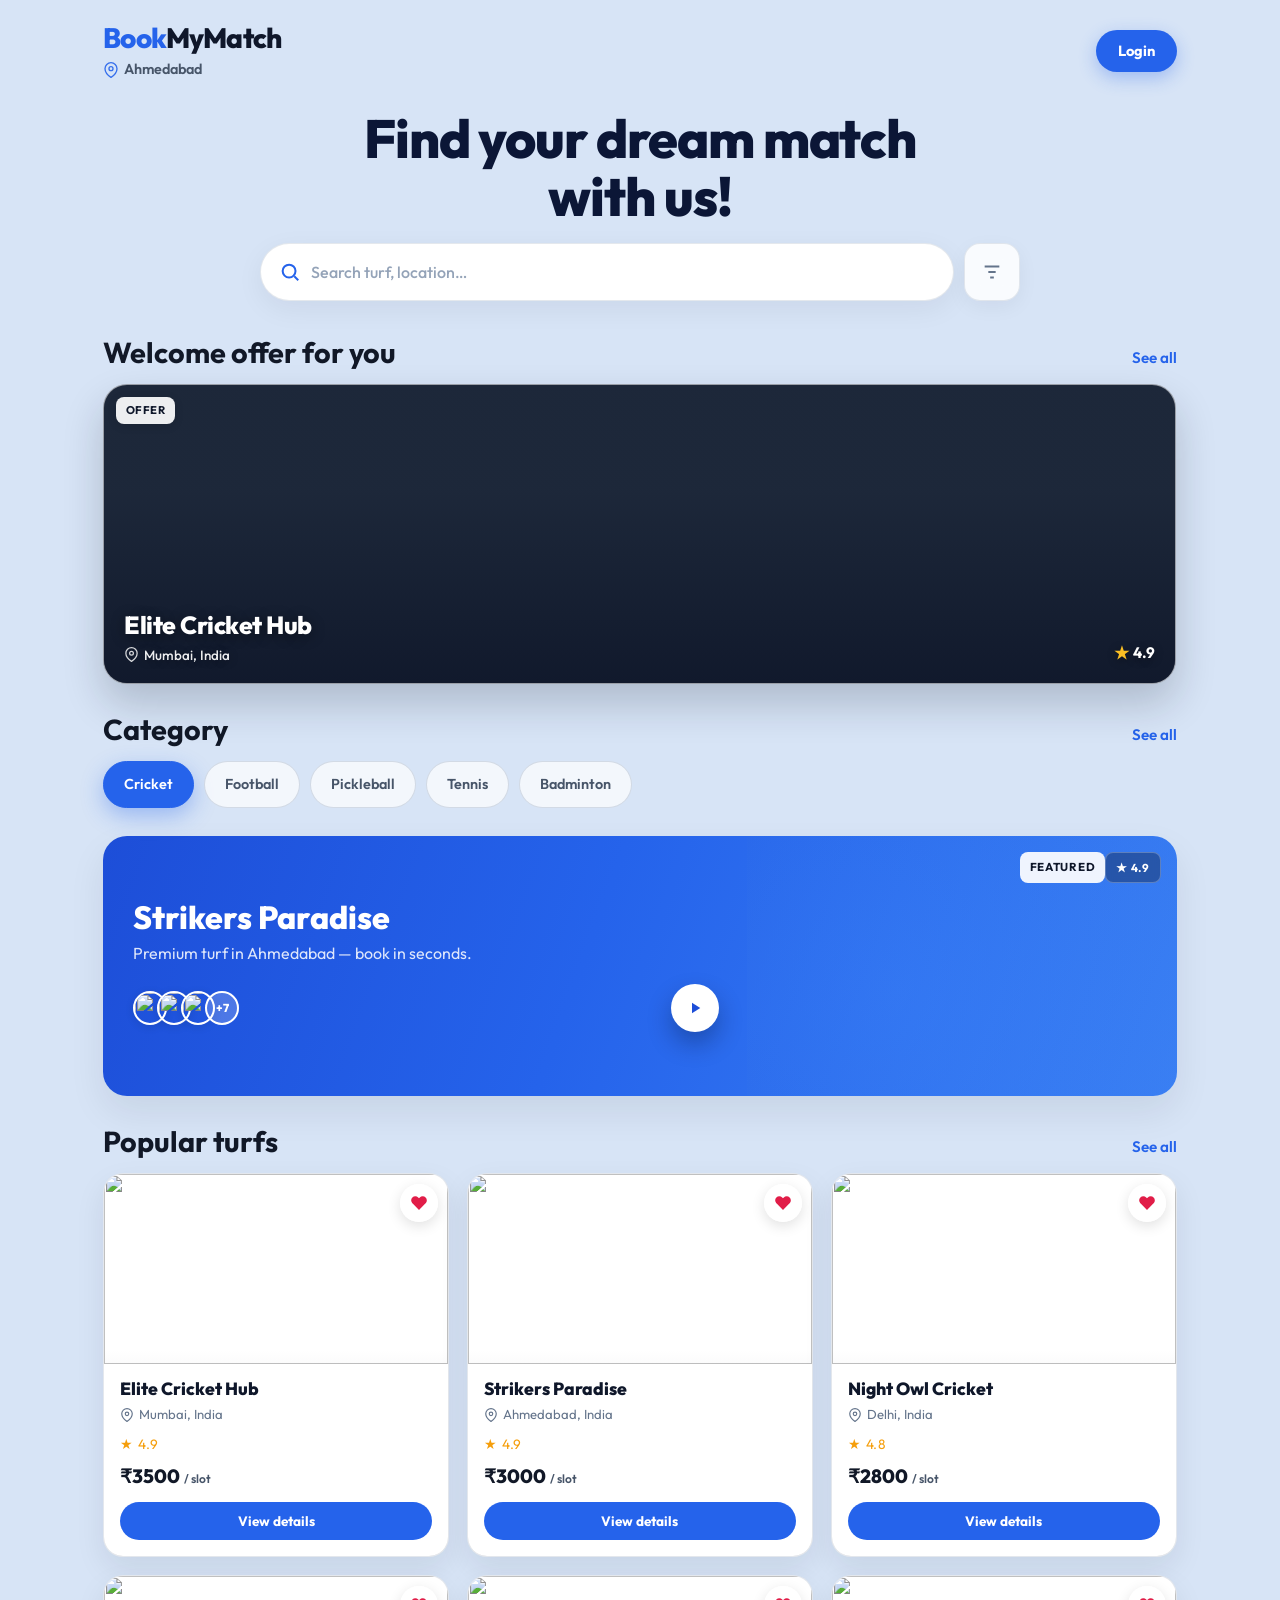
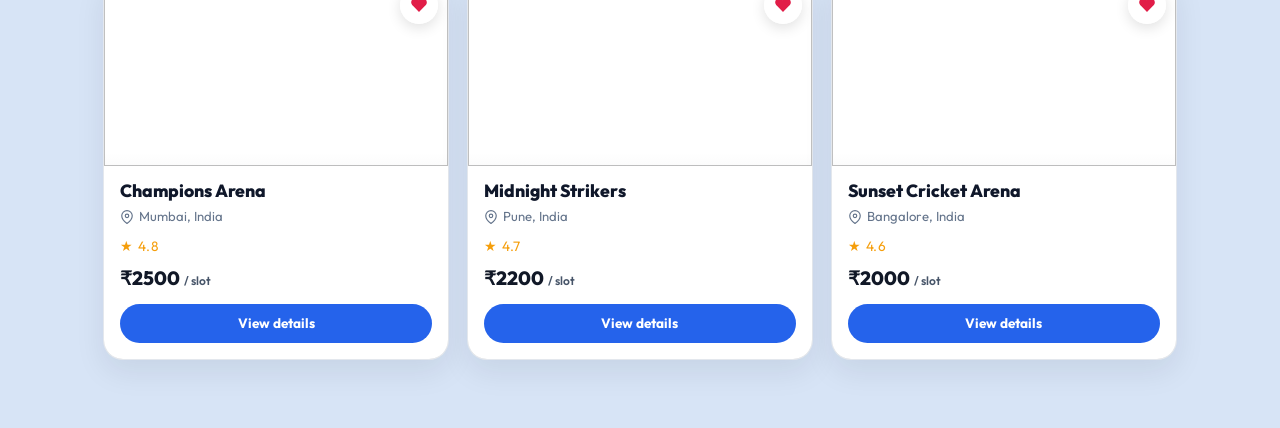
==== commit 3eab4fe6: "new changes" ====
--- a/index.html
+++ b/index.html
@@ -15,6 +15,7 @@
     integrity="sha384-FKyoEForCGlyvwx9Hj09JcYn3nv7wiPVlz7YYwJrWVcXK/BmnVDxM+D2scQbITxI"
     crossorigin="anonymous"></script>
   <link rel="stylesheet" href="./style.css" />
+  <!-- <script src="https://unpkg.com/@lottiefiles/dotlottie-wc@0.9.10/dist/dotlottie-wc.js" type="module"></script> -->
 </head>
 
 <body class="page-home">
@@ -31,6 +32,8 @@
           <span>Ahmedabad</span>
         </p>
       </div>
+      <!-- <dotlottie-wc src="https://lottie.host/da39b592-1b3c-41ac-bfee-29fcc759aa88/6gMIDjHyrO.lottie"
+        style="width: 50px;height: 50px;scale: 1.3;" autoplay loop></dotlottie-wc> -->
       <button type="button" class="home-login-btn">Login</button>
     </header>
 
@@ -92,9 +95,12 @@
           <p class="sub" id="highlightSub">Discover turfs, join matches easily.</p>
           <div class="hl-footer">
             <div class="hl-avatars" aria-hidden="true">
-              <img src="https://images.unsplash.com/photo-1534528741775-53994a69daeb?auto=format&fit=crop&w=120&q=80" alt="" />
-              <img src="https://images.unsplash.com/photo-1506794778202-cad84cf45f1d?auto=format&fit=crop&w=120&q=80" alt="" />
-              <img src="https://images.unsplash.com/photo-1494790108377-be9c29b29330?auto=format&fit=crop&w=120&q=80" alt="" />
+              <img src="https://images.unsplash.com/photo-1534528741775-53994a69daeb?auto=format&fit=crop&w=120&q=80"
+                alt="" />
+              <img src="https://images.unsplash.com/photo-1506794778202-cad84cf45f1d?auto=format&fit=crop&w=120&q=80"
+                alt="" />
+              <img src="https://images.unsplash.com/photo-1494790108377-be9c29b29330?auto=format&fit=crop&w=120&q=80"
+                alt="" />
               <span class="hl-more">+7</span>
             </div>
             <button type="button" class="hl-play" aria-label="Browse turfs">
@@ -123,28 +129,28 @@
         </svg>
         Home
       </a>
-      <a class="nav-item" href="./booking.html">
+      <a class="nav-item" href="./turf-list.html">
+        <svg viewBox="0 0 24 24" fill="none" stroke="currentColor" stroke-width="2">
+          <rect x="3" y="3" width="18" height="18" rx="2" />
+          <path d="M9 9h6v6H9z" />
+        </svg>
+        Turfs
+      </a>
+      <a class="nav-item" href="./booking-list.html">
         <svg viewBox="0 0 24 24" fill="none" stroke="currentColor" stroke-width="2">
           <path d="M20.59 13.41l-7.17 7.17a2 2 0 0 1-2.83 0L2 12V2h10l8.59 8.59a2 2 0 0 1 0 2.82z" />
           <line x1="7" y1="7" x2="7.01" y2="7" />
         </svg>
         Booking
       </a>
-      <a class="nav-item" href="./turf-detail.html">
-        <svg viewBox="0 0 24 24" fill="none" stroke="currentColor" stroke-width="2">
-          <rect x="3" y="3" width="18" height="18" rx="2" />
-          <path d="M9 9h6v6H9z" />
-        </svg>
-        Turfs
-      </a>
-      <a class="nav-item" href="#">
+      <a class="nav-item" href="./profile.html">
         <svg viewBox="0 0 24 24" fill="none" stroke="currentColor" stroke-width="2">
           <path d="M4 4h16c1.1 0 2 .9 2 2v12c0 1.1-.9 2-2 2H4c-1.1 0-2-.9-2-2V6c0-1.1.9-2 2-2z" />
           <polyline points="22,6 12,13 2,6" />
         </svg>
         Inbox
       </a>
-      <a class="nav-item" href="#">
+      <a class="nav-item" href="./profile.html">
         <svg viewBox="0 0 24 24" fill="none" stroke="currentColor" stroke-width="2">
           <path d="M20 21v-2a4 4 0 0 0-4-4H8a4 4 0 0 0-4 4v2" />
           <circle cx="12" cy="7" r="4" />
@@ -157,4 +163,4 @@
   <script src="./script.js"></script>
 </body>
 
-</html>
+</html>
--- a/style.css
+++ b/style.css
@@ -1213,7 +1213,7 @@
   padding: 10px 8px;
   border-radius: 999px;
   background: rgba(255, 255, 255, 0.72);
-  border: 1px solid rgba(255, 255, 255, 0.95);
+  /* border: 1px solid rgba(255, 255, 255, 0.95); */
   backdrop-filter: blur(16px);
   -webkit-backdrop-filter: blur(16px);
   box-shadow: 0 12px 40px rgba(15, 23, 42, 0.12), 0 2px 0 rgba(255, 255, 255, 0.8) inset;
@@ -1242,7 +1242,7 @@
 
 .nav-item.is-active {
   color: #2563eb;
-  background: rgba(37, 99, 235, 0.12);
+  background: rgb(37 99 235 / 28%);
 }
 
 .nav-item:not(.is-active):hover {
@@ -1502,7 +1502,194 @@
     background: #1d4ed8;
   }
 
-  .home-bottom-nav {
+  body.page-profile .home-bottom-nav {
+    display: none;
+  }
+}
+
+/* ===== booking-list page ===== */
+body.page-booking-list {
+  margin: 0;
+  font-family: "Outfit", sans-serif;
+  background: linear-gradient(165deg, #dcecf8 0%, #eef6fb 42%, #f4f8fc 100%);
+  color: #1c2735;
+  min-height: 100dvh;
+  padding-bottom: calc(88px + env(safe-area-inset-bottom, 0px));
+}
+
+body.page-booking-list .container {
+  width: min(440px, 100%);
+  margin: 0 auto;
+  padding-inline: clamp(16px, 4vw, 22px);
+}
+
+.booking-list-app {
+  padding-top: calc(12px + env(safe-area-inset-top, 0px));
+}
+
+.booking-list-page {
+  display: grid;
+  gap: 14px;
+}
+
+.list-heading-block h1 {
+  margin: 0;
+  font-size: clamp(1.5rem, 5vw, 1.9rem);
+  color: #0f172a;
+}
+
+.list-heading-block p {
+  margin: 4px 0 0;
+  color: #64748b;
+  font-size: 0.92rem;
+}
+
+.booking-list-section h2 {
+  margin: 0 0 10px;
+  font-size: 1.05rem;
+  color: #0f172a;
+}
+
+.booking-cards {
+  display: grid;
+  gap: 10px;
+}
+
+.booking-list-card {
+  border: 1px solid rgba(148, 163, 184, 0.24);
+  border-radius: 18px;
+  background: #fff;
+  overflow: hidden;
+  box-shadow: 0 10px 24px rgba(15, 23, 42, 0.07);
+}
+
+.booking-list-card img {
+  width: 100%;
+  height: 144px;
+  object-fit: cover;
+  display: block;
+}
+
+.booking-list-card.compact img {
+  display: none;
+}
+
+.booking-list-body {
+  padding: 12px 13px 13px;
+}
+
+.booking-row {
+  display: flex;
+  justify-content: space-between;
+  align-items: center;
+  gap: 8px;
+}
+
+.booking-row h3 {
+  margin: 0;
+  font-size: 1rem;
+  color: #0f172a;
+}
+
+.booking-list-body p {
+  margin: 5px 0 0;
+  color: #64748b;
+  font-size: 0.86rem;
+}
+
+.booking-date,
+.booking-time {
+  display: inline-flex;
+  align-items: center;
+  border-radius: 999px;
+  font-size: 0.76rem;
+  font-weight: 700;
+  line-height: 1;
+  padding: 6px 9px;
+}
+
+.booking-date {
+  background: rgba(37, 99, 235, 0.1);
+  color: #1d4ed8;
+  margin-right: 6px;
+}
+
+.booking-time {
+  background: rgba(16, 185, 129, 0.14);
+  color: #047857;
+}
+
+.status-chip {
+  border-radius: 999px;
+  font-size: 0.72rem;
+  font-weight: 700;
+  padding: 5px 9px;
+}
+
+.status-chip.upcoming {
+  background: rgba(37, 99, 235, 0.1);
+  color: #1d4ed8;
+}
+
+.status-chip.done {
+  background: rgba(16, 185, 129, 0.14);
+  color: #047857;
+}
+
+.booking-actions {
+  margin-top: 10px;
+  display: flex;
+  gap: 8px;
+}
+
+.booking-link {
+  text-decoration: none;
+  border-radius: 999px;
+  border: 1px solid rgba(148, 163, 184, 0.4);
+  color: #334155;
+  font-size: 0.78rem;
+  font-weight: 700;
+  padding: 7px 12px;
+}
+
+.booking-link.primary {
+  border-color: #2563eb;
+  background: #2563eb;
+  color: #fff;
+}
+
+.booking-link.primary:hover {
+  background: #1d4ed8;
+}
+
+@media (min-width: 992px) {
+  body.page-booking-list {
+    padding-bottom: 28px;
+  }
+
+  body.page-booking-list .container {
+    width: min(980px, 92%);
+    padding-inline: clamp(20px, 2.8vw, 30px);
+  }
+
+  .booking-list-app {
+    padding-top: 20px;
+  }
+
+  .booking-list-page {
+    gap: 16px;
+  }
+
+  .booking-cards {
+    grid-template-columns: repeat(2, minmax(0, 1fr));
+    gap: 14px;
+  }
+
+  .booking-list-card img {
+    height: 168px;
+  }
+
+  body.page-booking-list .home-bottom-nav {
     display: none;
   }
 }
@@ -2658,6 +2845,7 @@
   background: linear-gradient(165deg, #dcecf8 0%, #eef6fb 42%, #f4f8fc 100%);
   color: #1c2735;
   min-height: 100dvh;
+  padding-bottom: calc(88px + env(safe-area-inset-bottom, 0px));
 }
 
 body.page-turf-list .container {
@@ -2971,6 +3159,8 @@
 
 .date-filter-card {
   overflow: scroll;
+  scrollbar-width: none;
+  -ms-overflow-style: none;
 }
 
 @media (min-width: 992px) {
@@ -3247,3 +3437,242 @@
   }
 }
 
+/* ===== profile page ===== */
+body.page-profile {
+  margin: 0;
+  font-family: "Outfit", sans-serif;
+  background: linear-gradient(165deg, #dcecf8 0%, #eef6fb 42%, #f4f8fc 100%);
+  color: #1c2735;
+  min-height: 100dvh;
+  padding-bottom: calc(88px + env(safe-area-inset-bottom, 0px));
+}
+
+body.page-profile .container {
+  width: min(440px, 100%);
+  margin: 0 auto;
+  padding-inline: clamp(16px, 4vw, 22px);
+}
+
+.profile-app {
+  padding-top: calc(12px + env(safe-area-inset-top, 0px));
+}
+
+.profile-page {
+  display: grid;
+  gap: 14px;
+}
+
+.profile-card,
+.profile-section {
+  border: 1px solid rgba(148, 163, 184, 0.24);
+  border-radius: 20px;
+  background: rgba(255, 255, 255, 0.84);
+  box-shadow: 0 12px 30px rgba(15, 23, 42, 0.08);
+  padding: 16px;
+}
+
+.profile-card {
+  display: flex;
+  align-items: center;
+  gap: 14px;
+}
+
+.profile-avatar {
+  width: 78px;
+  height: 78px;
+  border-radius: 50%;
+  object-fit: cover;
+  border: 3px solid #fff;
+  box-shadow: 0 6px 18px rgba(37, 99, 235, 0.22);
+}
+
+.profile-meta h1 {
+  margin: 0;
+  font-size: 1.3rem;
+  color: #0f172a;
+}
+
+.profile-meta p {
+  margin: 3px 0 8px;
+  font-size: 0.9rem;
+  color: #64748b;
+}
+
+.profile-badge {
+  display: inline-block;
+  border-radius: 999px;
+  background: rgba(37, 99, 235, 0.1);
+  color: #1d4ed8;
+  font-size: 0.77rem;
+  font-weight: 700;
+  padding: 6px 10px;
+}
+
+.profile-section h2 {
+  margin: 0 0 10px;
+  font-size: 1.02rem;
+  color: #0f172a;
+}
+
+.profile-coin {
+  grid-column: 1 / -1;
+  background: linear-gradient(135deg, #fffbeb 0%, #fff7ed 42%, rgba(255, 255, 255, 0.95) 100%);
+  border-color: rgba(245, 158, 11, 0.32);
+  box-shadow: 0 12px 30px rgba(15, 23, 42, 0.06), 0 0 0 1px rgba(251, 191, 36, 0.12) inset;
+}
+
+.profile-coin-inner {
+  display: flex;
+  align-items: center;
+  gap: 14px;
+  flex-wrap: wrap;
+}
+
+.profile-coin-icon {
+  flex-shrink: 0;
+  width: 52px;
+  height: 52px;
+  border-radius: 50%;
+  display: grid;
+  place-items: center;
+  color: #fff;
+  background: linear-gradient(145deg, #fbbf24 0%, #d97706 100%);
+  box-shadow: 0 6px 16px rgba(217, 119, 6, 0.35);
+}
+
+.profile-coin-copy {
+  flex: 1;
+  min-width: 0;
+}
+
+.profile-coin-copy h2 {
+  margin: 0 0 4px;
+  font-size: 1.02rem;
+  color: #92400e;
+}
+
+.profile-coin-balance {
+  margin: 0;
+  font-size: 0.88rem;
+  font-weight: 600;
+  color: #78350f;
+}
+
+.profile-coin-amount {
+  font-size: 1.45rem;
+  font-weight: 800;
+  letter-spacing: -0.02em;
+  color: #b45309;
+}
+
+.profile-coin-hint {
+  margin: 6px 0 0;
+  font-size: 0.78rem;
+  font-weight: 500;
+  color: #a16207;
+}
+
+.profile-coin-link {
+  flex-shrink: 0;
+  margin-left: auto;
+  text-decoration: none;
+  font-size: 0.86rem;
+  font-weight: 700;
+  color: #2563eb;
+  padding: 8px 14px;
+  border-radius: 999px;
+  border: 1px solid rgba(37, 99, 235, 0.35);
+  background: rgba(255, 255, 255, 0.9);
+  transition: background 0.2s ease, border-color 0.2s ease;
+}
+
+.profile-coin-link:hover {
+  background: #fff;
+  border-color: #2563eb;
+}
+
+@media (max-width: 420px) {
+  .profile-coin-link {
+    margin-left: 0;
+    width: 100%;
+    text-align: center;
+  }
+}
+
+.stats-grid {
+  display: grid;
+  grid-template-columns: repeat(3, minmax(0, 1fr));
+  gap: 8px;
+}
+
+.stats-card {
+  border: 1px solid rgba(148, 163, 184, 0.3);
+  border-radius: 12px;
+  background: #fff;
+  text-align: center;
+  padding: 10px 8px;
+}
+
+.stats-card .value {
+  margin: 0;
+  font-size: 1.2rem;
+  font-weight: 800;
+  color: #1d4ed8;
+}
+
+.stats-card .label {
+  margin: 2px 0 0;
+  font-size: 0.78rem;
+  color: #64748b;
+}
+
+.menu-list {
+  display: grid;
+  gap: 8px;
+}
+
+.menu-item {
+  text-decoration: none;
+  border: 1px solid rgba(148, 163, 184, 0.3);
+  border-radius: 12px;
+  background: #fff;
+  color: #0f172a;
+  padding: 12px 13px;
+  display: flex;
+  justify-content: space-between;
+  align-items: center;
+  font-size: 0.92rem;
+  font-weight: 600;
+}
+
+.menu-item:hover {
+  border-color: #93c5fd;
+}
+
+@media (min-width: 992px) {
+  body.page-profile {
+    padding-bottom: 30px;
+  }
+
+  body.page-profile .container {
+    width: min(960px, 92%);
+    padding-inline: clamp(20px, 2.8vw, 30px);
+  }
+
+  .profile-app {
+    padding-top: 20px;
+  }
+
+  .profile-page {
+    grid-template-columns: minmax(0, 1.15fr) minmax(0, 1fr);
+    gap: 16px;
+  }
+
+  .profile-card {
+    grid-column: 1 / -1;
+  }
+
+  .home-bottom-nav {
+    display: none;
+  }
+}
